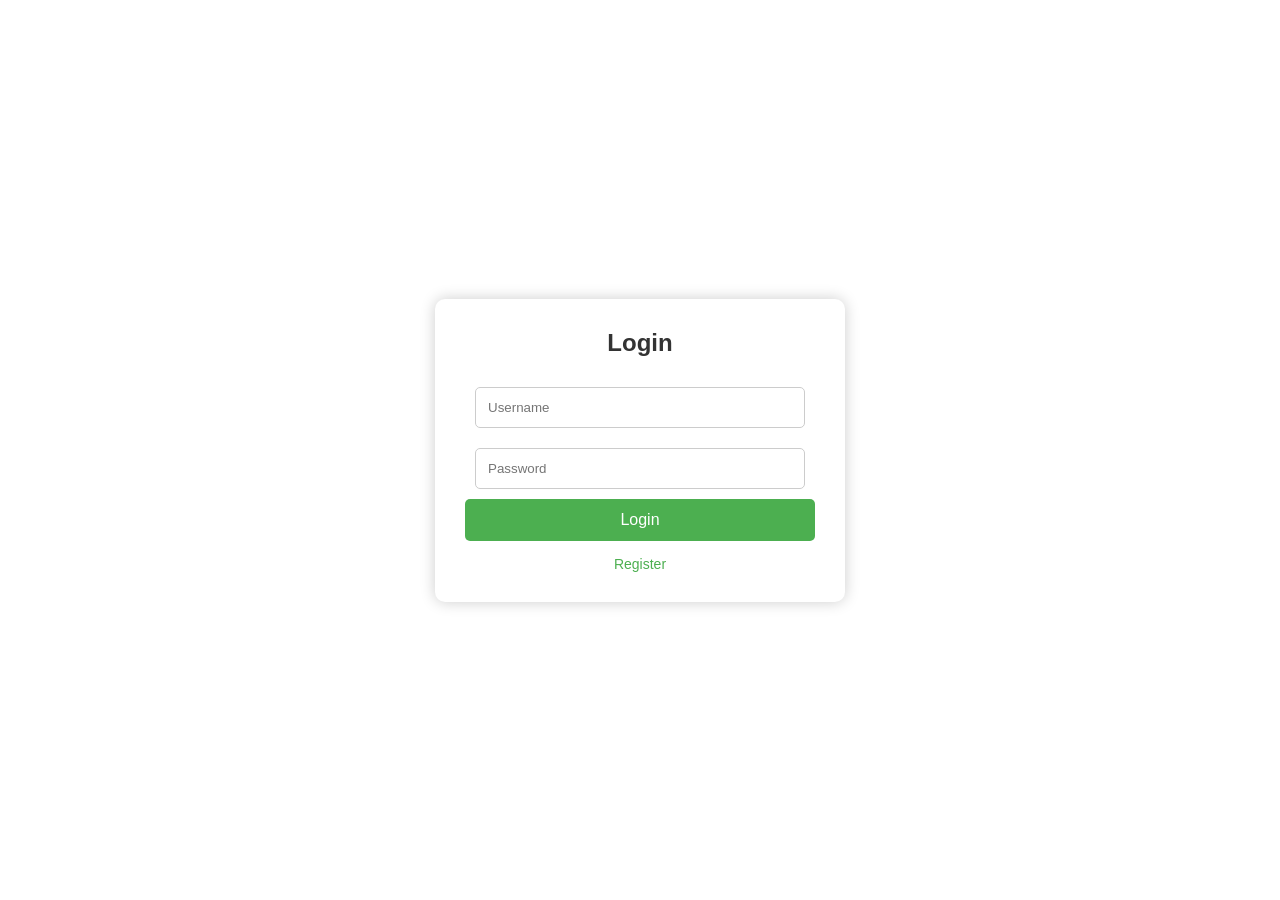
==== index.html @ 35eeae4b "Update index.html" ====
<!DOCTYPE html>
<html lang="en">
<head>
    <meta charset="UTF-8">
    <meta name="viewport" content="width=device-width, initial-scale=1.0">
    <title>Login Page</title>
    <style>
        body {
            font-family: Arial, sans-serif;
                background: url('https://upload-os-bbs.hoyolab.com/upload/2025/02/10/19612479/f354cb655c48b299d5279993a45badb4_5050144494666882077.png?x-oss-process=image%2Fresize%2Cs_1000%2Fauto-orient%2C0%2Finterlace%2C1%2Fformat%2Cwebp%2Fquality%2Cq_70') 
                no-repeat center center fixed;
              background-size: cover;
            display: flex;
            justify-content: center;
            align-items: center;
            height: 100vh;
            margin: 0;
        }
        .login-container {
            background-color: #fff;
            padding: 30px;
            border-radius: 10px;
            box-shadow: 0 0 15px rgba(0, 0, 0, 0.2);
            width: 350px;
        }
        .login-container h2 {
            margin: 0 0 20px;
            text-align: center;
            color: #333;
        }
        .login-container input[type="text"],
        .login-container input[type="password"] {
            width: calc(100% - 20px);
            padding: 12px;
            margin: 10px 10px;
            border: 1px solid #ccc;
            border-radius: 5px;
            box-sizing: border-box;
        }
        .login-container button {
            width: 100%;
            padding: 12px;
            background-color: #4CAF50;
            border: none;
            border-radius: 5px;
            color: white;
            font-size: 16px;
            cursor: pointer;
        }
        .login-container button:hover {
            background-color: #45a049;
        }
        .login-container .register-link {
            display: block;
            text-align: center;
            margin-top: 15px;
            color: #4CAF50;
            text-decoration: none;
            font-size: 14px;
        }
        .login-container .register-link:hover {
            text-decoration: underline;
        }
    </style>
</head>
<body>
    <div class="login-container">
        <h2>Login</h2>
        <form id="loginForm">
            <input type="text" id="username" placeholder="Username" required>
            <input type="password" id="password" placeholder="Password" required>
            <button type="submit">Login</button>
        </form>
        <a href="/register" class="register-link">Register</a>
    </div>
    <script>
        document.getElementById('loginForm').addEventListener('submit', function(event) {
            event.preventDefault();
            const username = document.getElementById('username').value;
            const password = document.getElementById('password').value;
            alert('Invalid username or password');
        });
    </script>
</body>
</html>
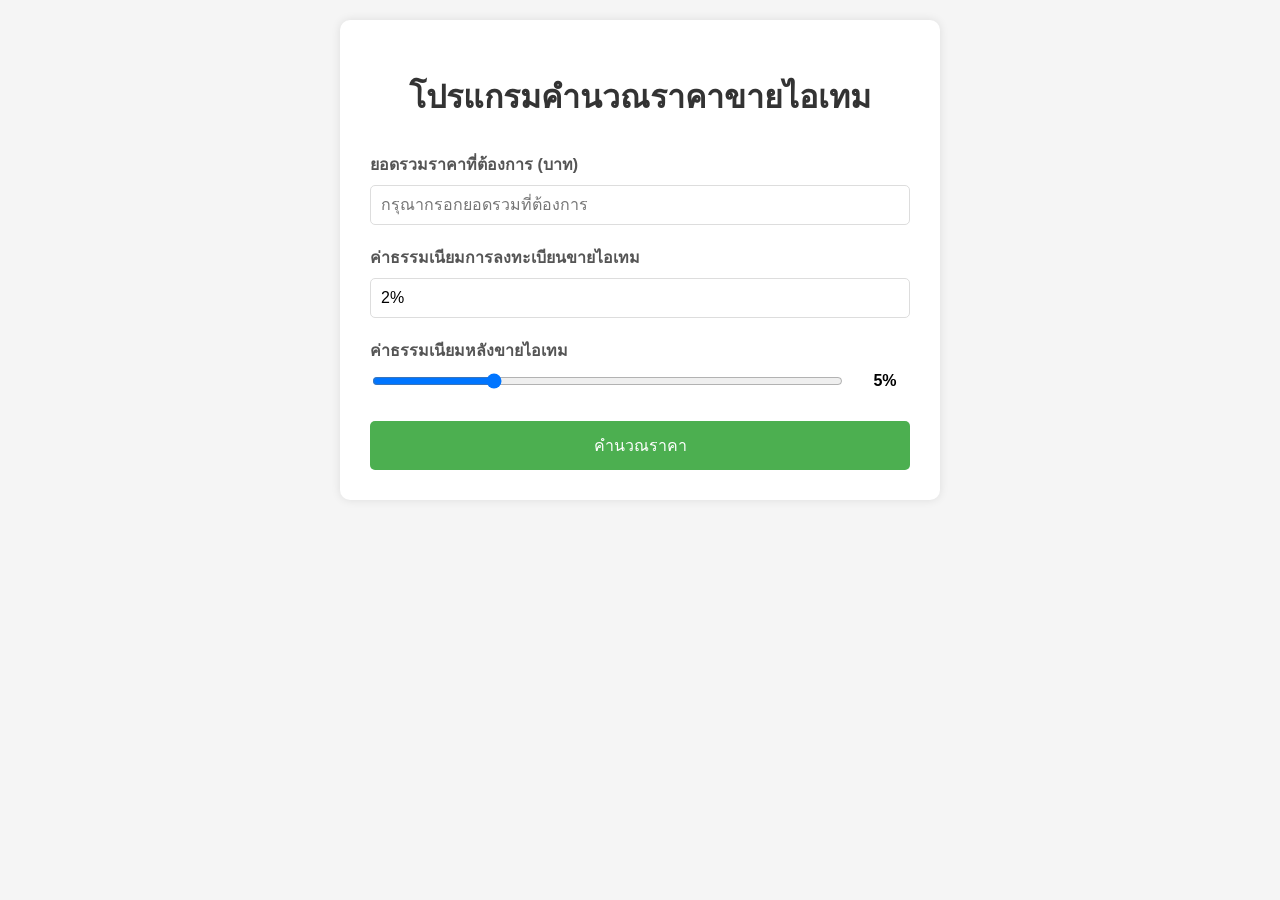
==== commit eab33bda: "Update index.html" ====
--- a/index.html
+++ b/index.html
@@ -1,87 +1,182 @@
 <!DOCTYPE html>
-<html lang="en">
+<html lang="th">
 <head>
     <meta charset="UTF-8">
     <meta name="viewport" content="width=device-width, initial-scale=1.0">
-    <title>Login Page</title>
+    <title>โปรแกรมคำนวณราคาขายไอเทม</title>
     <style>
         body {
-            font-family: Arial, sans-serif;
-                background: url('https://upload-os-bbs.hoyolab.com/upload/2025/02/10/19612479/f354cb655c48b299d5279993a45badb4_5050144494666882077.png?x-oss-process=image%2Fresize%2Cs_1000%2Fauto-orient%2C0%2Finterlace%2C1%2Fformat%2Cwebp%2Fquality%2Cq_70') 
-                no-repeat center center fixed;
-              background-size: cover;
-            display: flex;
-            justify-content: center;
-            align-items: center;
-            height: 100vh;
-            margin: 0;
+            font-family: 'Sarabun', Arial, sans-serif;
+            max-width: 600px;
+            margin: 0 auto;
+            padding: 20px;
+            background-color: #f5f5f5;
         }
-        .login-container {
-            background-color: #fff;
+        .container {
+            background-color: white;
             padding: 30px;
             border-radius: 10px;
-            box-shadow: 0 0 15px rgba(0, 0, 0, 0.2);
-            width: 350px;
+            box-shadow: 0 0 10px rgba(0,0,0,0.1);
         }
-        .login-container h2 {
-            margin: 0 0 20px;
+        h1 {
+            color: #333;
             text-align: center;
-            color: #333;
+            margin-bottom: 30px;
         }
-        .login-container input[type="text"],
-        .login-container input[type="password"] {
-            width: calc(100% - 20px);
-            padding: 12px;
-            margin: 10px 10px;
-            border: 1px solid #ccc;
+        .form-group {
+            margin-bottom: 20px;
+        }
+        label {
+            display: block;
+            margin-bottom: 8px;
+            font-weight: bold;
+            color: #555;
+        }
+        input[type="number"], input[type="text"] {
+            width: 100%;
+            padding: 10px;
+            border: 1px solid #ddd;
             border-radius: 5px;
+            font-size: 16px;
             box-sizing: border-box;
         }
-        .login-container button {
+        .slider-container {
+            display: flex;
+            align-items: center;
+            gap: 15px;
+        }
+        input[type="range"] {
+            flex-grow: 1;
+        }
+        .percentage-value {
+            min-width: 50px;
+            text-align: center;
+            font-weight: bold;
+        }
+        .result {
+            background-color: #e8f4fd;
+            padding: 20px;
+            border-radius: 5px;
+            margin-top: 20px;
+            border-left: 4px solid #2196F3;
+        }
+        .result h3 {
+            margin-top: 0;
+            color: #2196F3;
+        }
+        .calculation {
+            background-color: #f9f9f9;
+            padding: 15px;
+            border-radius: 5px;
+            margin-top: 20px;
+            font-size: 14px;
+            color: #666;
+        }
+        .calculation h4 {
+            margin-top: 0;
+            color: #555;
+        }
+        button {
+            background-color: #4CAF50;
+            color: white;
+            border: none;
+            padding: 12px 20px;
+            border-radius: 5px;
+            cursor: pointer;
+            font-size: 16px;
             width: 100%;
-            padding: 12px;
-            background-color: #4CAF50;
-            border: none;
-            border-radius: 5px;
-            color: white;
-            font-size: 16px;
-            cursor: pointer;
+            margin-top: 10px;
         }
-        .login-container button:hover {
+        button:hover {
             background-color: #45a049;
-        }
-        .login-container .register-link {
-            display: block;
-            text-align: center;
-            margin-top: 15px;
-            color: #4CAF50;
-            text-decoration: none;
-            font-size: 14px;
-        }
-        .login-container .register-link:hover {
-            text-decoration: underline;
         }
     </style>
 </head>
 <body>
-    <div class="login-container">
-        <h2>Login</h2>
-        <form id="loginForm">
-            <input type="text" id="username" placeholder="Username" required>
-            <input type="password" id="password" placeholder="Password" required>
-            <button type="submit">Login</button>
-        </form>
-        <a href="/register" class="register-link">Register</a>
+    <div class="container">
+        <h1>โปรแกรมคำนวณราคาขายไอเทม</h1>
+        
+        <div class="form-group">
+            <label for="targetPrice">ยอดรวมราคาที่ต้องการ (บาท)</label>
+            <input type="number" id="targetPrice" placeholder="กรุณากรอกยอดรวมที่ต้องการ">
+        </div>
+        
+        <div class="form-group">
+            <label>ค่าธรรมเนียมการลงทะเบียนขายไอเทม</label>
+            <input type="text" value="2%" readonly>
+        </div>
+        
+        <div class="form-group">
+            <label for="commissionRate">ค่าธรรมเนียมหลังขายไอเทม</label>
+            <div class="slider-container">
+                <input type="range" id="commissionRate" min="0" max="20" step="0.5" value="5">
+                <span class="percentage-value" id="commissionValue">5%</span>
+            </div>
+        </div>
+        
+        <button id="calculateBtn">คำนวณราคา</button>
+        
+        <div class="result" id="result" style="display: none;">
+            <h3>สรุปผลการคำนวณ</h3>
+            <p>เพื่อให้ได้เงิน <span id="targetResult">0</span> บาท หลังหักค่าธรรมเนียมทั้งหมด</p>
+            <p>คุณต้องตั้งราคาขายที่ <strong><span id="finalPrice">0</span> บาท</strong></p>
+            
+            <div class="calculation">
+                <h4>รายละเอียดการคำนวณ</h4>
+                <p>ราคาขายที่ตั้ง: <span id="calcPrice">0</span> บาท</p>
+                <p>ค่าธรรมเนียมการลงทะเบียน (2%): <span id="calcRegFee">0</span> บาท</p>
+                <p>ค่าธรรมเนียมหลังขาย (<span id="calcCommPercent">0</span>%): <span id="calcCommFee">0</span> บาท</p>
+                <p>ยอดรวมหลังหักค่าธรรมเนียม: <span id="calcNet">0</span> บาท</p>
+            </div>
+        </div>
     </div>
+
     <script>
-        document.getElementById('loginForm').addEventListener('submit', function(event) {
-            event.preventDefault();
-            const username = document.getElementById('username').value;
-            const password = document.getElementById('password').value;
-            alert('Invalid username or password');
+        document.addEventListener('DOMContentLoaded', function() {
+            const commissionRate = document.getElementById('commissionRate');
+            const commissionValue = document.getElementById('commissionValue');
+            const targetPrice = document.getElementById('targetPrice');
+            const calculateBtn = document.getElementById('calculateBtn');
+            const result = document.getElementById('result');
+            
+            // อัพเดทค่า % เมื่อเลื่อน slider
+            commissionRate.addEventListener('input', function() {
+                commissionValue.textContent = this.value + '%';
+            });
+            
+            // คำนวณเมื่อกดปุ่ม
+            calculateBtn.addEventListener('click', function() {
+                const target = parseFloat(targetPrice.value);
+                
+                if (isNaN(target) || target <= 0) {
+                    alert('กรุณากรอกยอดรวมที่ต้องการเป็นตัวเลขที่มากกว่า 0');
+                    return;
+                }
+                
+                const commissionPercent = parseFloat(commissionRate.value) / 100;
+                const registrationFeePercent = 0.02; // 2%
+                
+                // คำนวณราคาที่ต้องตั้ง
+                // ราคาขาย = ราคาที่ต้องการ / (1 - (registrationFeePercent + commissionPercent))
+                const sellingPrice = target / (1 - (registrationFeePercent + commissionPercent));
+                
+                // คำนวณค่าธรรมเนียม
+                const registrationFee = sellingPrice * registrationFeePercent;
+                const commissionFee = sellingPrice * commissionPercent;
+                const netAmount = sellingPrice - registrationFee - commissionFee;
+                
+                // แสดงผล
+                document.getElementById('targetResult').textContent = target.toFixed(2);
+                document.getElementById('finalPrice').textContent = sellingPrice.toFixed(2);
+                document.getElementById('calcPrice').textContent = sellingPrice.toFixed(2);
+                document.getElementById('calcRegFee').textContent = registrationFee.toFixed(2);
+                document.getElementById('calcCommPercent').textContent = commissionRate.value;
+                document.getElementById('calcCommFee').textContent = commissionFee.toFixed(2);
+                document.getElementById('calcNet').textContent = netAmount.toFixed(2);
+                
+                result.style.display = 'block';
+            });
         });
     </script>
 </body>
 </html>
-
-
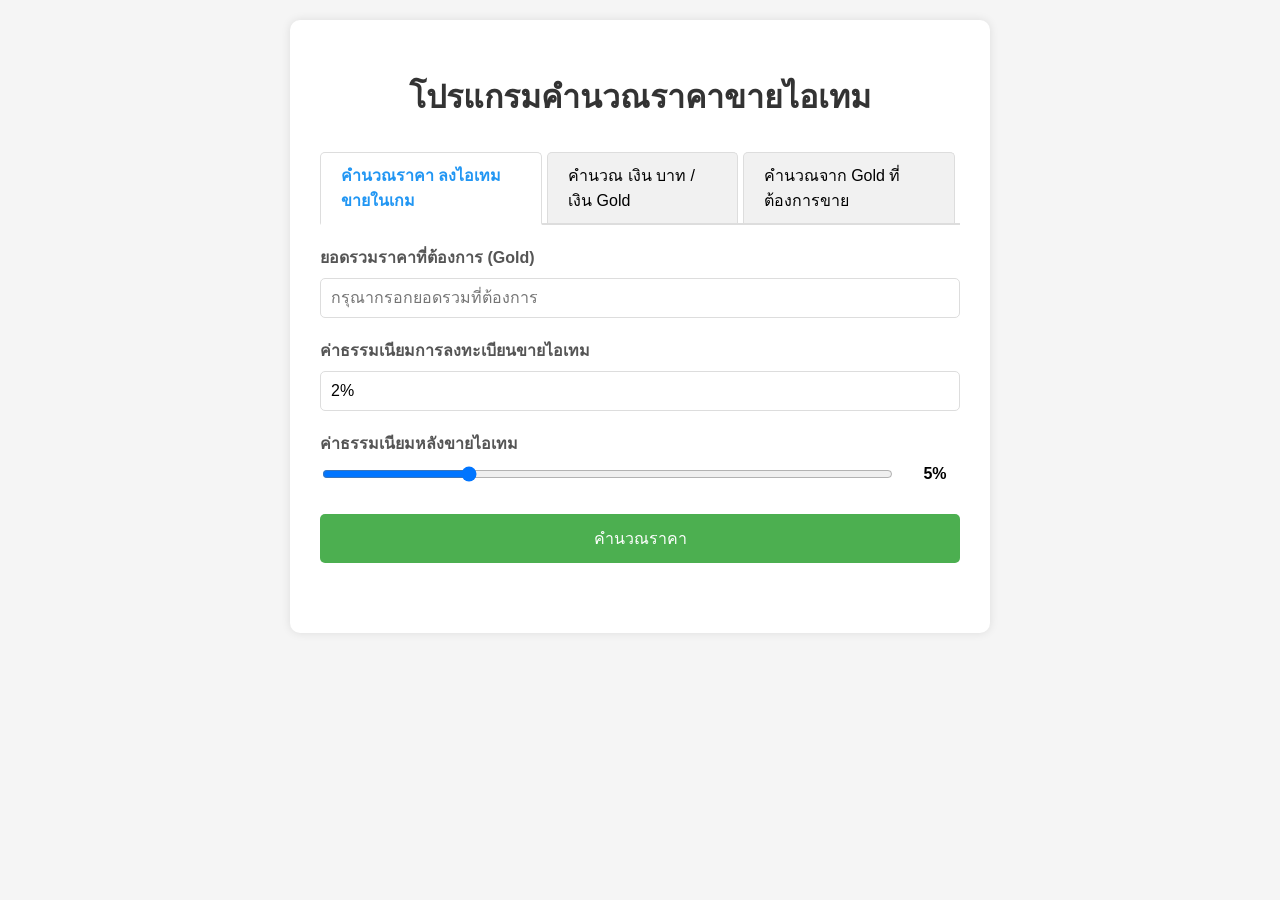
==== commit 0634745f: "Update index.html" ====
--- a/index.html
+++ b/index.html
@@ -3,11 +3,11 @@
 <head>
     <meta charset="UTF-8">
     <meta name="viewport" content="width=device-width, initial-scale=1.0">
-    <title>โปรแกรมคำนวณราคาขายไอเทม</title>
+    <title>โปรแกรมคำนวณราคาขายไอเทม Ghost Soul M</title>
     <style>
         body {
             font-family: 'Sarabun', Arial, sans-serif;
-            max-width: 600px;
+            max-width: 700px;
             margin: 0 auto;
             padding: 20px;
             background-color: #f5f5f5;
@@ -23,6 +23,36 @@
             text-align: center;
             margin-bottom: 30px;
         }
+        .tab-container {
+            margin-bottom: 20px;
+        }
+        .tabs {
+            display: flex;
+            border-bottom: 2px solid #ddd;
+        }
+        .tab {
+            padding: 10px 20px;
+            cursor: pointer;
+            background-color: #f1f1f1;
+            border: 1px solid #ddd;
+            border-bottom: none;
+            border-radius: 5px 5px 0 0;
+            margin-right: 5px;
+        }
+        .tab.active {
+            background-color: white;
+            border-bottom: 2px solid white;
+            margin-bottom: -2px;
+            font-weight: bold;
+            color: #2196F3;
+        }
+        .tab-content {
+            display: none;
+            padding: 20px 0;
+        }
+        .tab-content.active {
+            display: block;
+        }
         .form-group {
             margin-bottom: 20px;
         }
@@ -89,6 +119,53 @@
         }
         button:hover {
             background-color: #45a049;
+        }
+        .exchange-rate {
+            background-color: #fff3cd;
+            padding: 15px;
+            border-radius: 5px;
+            margin-bottom: 20px;
+            border-left: 4px solid #ffc107;
+        }
+        .gold-result {
+            background-color: #d4edda;
+            padding: 15px;
+            border-radius: 5px;
+            margin-top: 15px;
+            border-left: 4px solid #28a745;
+        }
+        .gold-number {
+            font-size: 1.2em;
+            font-weight: bold;
+            color: #2c5f2d;
+        }
+        .unit {
+            font-size: 0.9em;
+            color: #666;
+            margin-left: 5px;
+        }
+        .input-group {
+            display: flex;
+            align-items: center;
+            gap: 10px;
+        }
+        .input-group input {
+            flex: 1;
+        }
+        .input-group span {
+            white-space: nowrap;
+        }
+        .note {
+            font-size: 0.85em;
+            color: #666;
+            margin-top: 5px;
+        }
+        .exchange-info {
+            background-color: #e7f3ff;
+            padding: 10px;
+            border-radius: 5px;
+            margin-bottom: 15px;
+            border-left: 4px solid #2196F3;
         }
     </style>
 </head>
@@ -96,55 +173,214 @@
     <div class="container">
         <h1>โปรแกรมคำนวณราคาขายไอเทม</h1>
         
-        <div class="form-group">
-            <label for="targetPrice">ยอดรวมราคาที่ต้องการ (บาท)</label>
-            <input type="number" id="targetPrice" placeholder="กรุณากรอกยอดรวมที่ต้องการ">
-        </div>
-        
-        <div class="form-group">
-            <label>ค่าธรรมเนียมการลงทะเบียนขายไอเทม</label>
-            <input type="text" value="2%" readonly>
-        </div>
-        
-        <div class="form-group">
-            <label for="commissionRate">ค่าธรรมเนียมหลังขายไอเทม</label>
-            <div class="slider-container">
-                <input type="range" id="commissionRate" min="0" max="20" step="0.5" value="5">
-                <span class="percentage-value" id="commissionValue">5%</span>
+        <div class="tab-container">
+            <div class="tabs">
+                <div class="tab active" data-tab="tab1">คำนวณราคา ลงไอเทมขายในเกม</div>
+                <div class="tab" data-tab="tab2">คำนวณ เงิน บาท / เงิน Gold</div>
+                <div class="tab" data-tab="tab3">คำนวณจาก Gold ที่ต้องการขาย</div>
             </div>
-        </div>
-        
-        <button id="calculateBtn">คำนวณราคา</button>
-        
-        <div class="result" id="result" style="display: none;">
-            <h3>สรุปผลการคำนวณ</h3>
-            <p>เพื่อให้ได้เงิน <span id="targetResult">0</span> บาท หลังหักค่าธรรมเนียมทั้งหมด</p>
-            <p>คุณต้องตั้งราคาขายที่ <strong><span id="finalPrice">0</span> บาท</strong></p>
-            
-            <div class="calculation">
-                <h4>รายละเอียดการคำนวณ</h4>
-                <p>ราคาขายที่ตั้ง: <span id="calcPrice">0</span> บาท</p>
-                <p>ค่าธรรมเนียมการลงทะเบียน (2%): <span id="calcRegFee">0</span> บาท</p>
-                <p>ค่าธรรมเนียมหลังขาย (<span id="calcCommPercent">0</span>%): <span id="calcCommFee">0</span> บาท</p>
-                <p>ยอดรวมหลังหักค่าธรรมเนียม: <span id="calcNet">0</span> บาท</p>
+            
+            <!-- แท็บ 1: คำนวณจากเงินบาท -->
+            <div id="tab1" class="tab-content active">
+                <div class="form-group">
+                    <label for="targetPrice">ยอดรวมราคาที่ต้องการ (Gold)</label>
+                    <input type="number" id="targetPrice" placeholder="กรุณากรอกยอดรวมที่ต้องการ">
+                </div>
+                
+                <div class="form-group">
+                    <label>ค่าธรรมเนียมการลงทะเบียนขายไอเทม</label>
+                    <input type="text" value="2%" readonly>
+                </div>
+                
+                <div class="form-group">
+                    <label for="commissionRate">ค่าธรรมเนียมหลังขายไอเทม</label>
+                    <div class="slider-container">
+                        <input type="range" id="commissionRate" min="0" max="20" step="0.5" value="5">
+                        <span class="percentage-value" id="commissionValue">5%</span>
+                    </div>
+                </div>
+                
+                <button id="calculateBtn">คำนวณราคา</button>
+                
+                <div class="result" id="result" style="display: none;">
+                    <h3>สรุปผลการคำนวณ</h3>
+                    <p>เพื่อให้ได้เงิน <span id="targetResult">0</span> Gold หลังหักค่าธรรมเนียมทั้งหมด</p>
+                    <p>คุณต้องตั้งราคาขายที่ <strong><span id="finalPrice">0</span> Gold</strong></p>
+                    
+                    <div class="calculation">
+                        <h4>รายละเอียดการคำนวณ</h4>
+                        <p>ราคาขายที่ตั้ง: <span id="calcPrice">0</span> Gold</p>
+                        <p>ค่าธรรมเนียมการลงทะเบียน (2%): <span id="calcRegFee">0</span> Gold</p>
+                        <p>ค่าธรรมเนียมหลังขาย (<span id="calcCommPercent">0</span>%): <span id="calcCommFee">0</span> Gold</p>
+                        <p>ยอดรวมหลังหักค่าธรรมเนียม: <span id="calcNet">0</span> Gold</p>
+                    </div>
+                </div>
+            </div>
+            
+            <!-- แท็บ 2: คำนวณจากเงินที่ลูกค้าจ่าย -->
+            <div id="tab2" class="tab-content">
+                <div class="exchange-rate">
+                    <h3>อัตราแลกเปลี่ยน Gold</h3>
+                    <div class="form-group">
+                        <label for="goldRate">1M Gold = กี่บาท</label>
+                        <div class="input-group">
+                            <input type="number" id="goldRate" value="25" step="0.01" min="0.01">
+                            <span>บาท</span>
+                        </div>
+                        <div class="note">หมายเหตุ: 1M Gold = 1,000,000 Gold</div>
+                    </div>
+                </div>
+                
+                <div class="form-group">
+                    <label for="customerMoney">ลูกค้าจ่ายเงินมา (บาท)</label>
+                    <div class="input-group">
+                        <input type="number" id="customerMoney" placeholder="กรุณากรอกจำนวนเงินที่ลูกค้าจ่าย">
+                        <span>บาท</span>
+                    </div>
+                </div>
+                
+                <div class="form-group">
+                    <label>ค่าธรรมเนียมการลงทะเบียนขายไอเทม</label>
+                    <input type="text" value="2%" readonly>
+                </div>
+                
+                <div class="form-group">
+                    <label for="commissionRate2">ค่าธรรมเนียมหลังขายไอเทม</label>
+                    <div class="slider-container">
+                        <input type="range" id="commissionRate2" min="0" max="20" step="0.5" value="5">
+                        <span class="percentage-value" id="commissionValue2">5%</span>
+                    </div>
+                </div>
+                
+                <button id="calculateGoldBtn">คำนวณราคา</button>
+                
+                <div class="result" id="resultGold" style="display: none;">
+                    <h3>สรุปผลการคำนวณ</h3>
+                    <div class="gold-result">
+                        <p>ลูกค้าจ่ายเงินมา: <span class="gold-number" id="customerMoneyResult">0</span> บาท</p>
+                        <p>ลูกค้าควรได้: <span class="gold-number" id="customerGetsGold">0</span> Gold</p>
+                    </div>
+                    <p>เพื่อให้ลูกค้าได้ Gold ตามจำนวนด้านบน</p>
+                    <p>คุณต้องตั้งราคาขายที่ <strong><span class="gold-number" id="finalPriceGold">0</span> Gold</strong></p>
+                    
+                    <div class="calculation">
+                        <h4>รายละเอียดการคำนวณในเกม</h4>
+                        <p>ราคาขายที่ตั้ง: <span class="gold-number" id="calcPriceGold">0</span> Gold</p>
+                        <p>ค่าธรรมเนียมการลงทะเบียน (2%): <span class="gold-number" id="calcRegFeeGold">0</span> Gold</p>
+                        <p>ค่าธรรมเนียมหลังขาย (<span id="calcCommPercentGold">0</span>%): <span class="gold-number" id="calcCommFeeGold">0</span> Gold</p>
+                        <p>ลูกค้าได้รับ: <span class="gold-number" id="calcNetGold">0</span> Gold</p>
+                    </div>
+                </div>
+            </div>
+
+            <!-- แท็บ 3: คำนวณจาก Gold ที่ต้องการขาย -->
+            <div id="tab3" class="tab-content">
+                <div class="exchange-rate">
+                    <h3>อัตราแลกเปลี่ยน Gold</h3>
+                    <div class="form-group">
+                        <label for="goldRate3">1M Gold = กี่บาท</label>
+                        <div class="input-group">
+                            <input type="number" id="goldRate3" value="25" step="0.01" min="0.01">
+                            <span>บาท</span>
+                        </div>
+                        <div class="note">หมายเหตุ: 1M Gold = 1,000,000 Gold</div>
+                    </div>
+                </div>
+                
+                <div class="form-group">
+                    <label for="targetGoldAmount">มี Gold ต้องการขาย</label>
+                    <div class="input-group">
+                        <input type="number" id="targetGoldAmount" placeholder="กรุณากรอกจำนวน Gold ที่ต้องการขาย">
+                        <span>Gold</span>
+                    </div>
+                    <small>ตัวอย่าง: 6000000 สำหรับ 6,000,000 Gold</small>
+                </div>
+                
+                <div class="form-group">
+                    <label>ค่าธรรมเนียมการลงทะเบียนขายไอเทม</label>
+                    <input type="text" value="2%" readonly>
+                </div>
+                
+                <div class="form-group">
+                    <label for="commissionRate3">ค่าธรรมเนียมหลังขายไอเทม</label>
+                    <div class="slider-container">
+                        <input type="range" id="commissionRate3" min="0" max="20" step="0.5" value="5">
+                        <span class="percentage-value" id="commissionValue3">5%</span>
+                    </div>
+                </div>
+                
+                <button id="calculateGoldSellBtn">คำนวณราคา</button>
+                
+                <div class="result" id="resultGoldSell" style="display: none;">
+                    <h3>สรุปผลการคำนวณ</h3>
+                    
+                    <!-- เพิ่มส่วนแสดงอัตราแลกเปลี่ยนตรงนี้ -->
+                    <div class="exchange-info">
+                        <p><strong>อัตราแลกเปลี่ยน: 1M Gold = <span id="displayExchangeRate">25</span> บาท</strong></p>
+                    </div>
+                    
+                    <div class="gold-result">
+                        <p>มี Gold ต้องการขาย: <span class="gold-number" id="targetGoldAmountResult">0</span> Gold</p>
+                        <p>เท่ากับ <span id="goldToBahtResult">0</span> บาท (ตามอัตราแลกเปลี่ยน)</p>
+                    </div>
+                    <p>เพื่อให้ได้ <span class="gold-number" id="targetGoldFinal3">0</span> Gold หลังหักค่าธรรมเนียมทั้งหมด</p>
+                    <p>คุณต้องตั้งราคาขายที่ <strong><span class="gold-number" id="finalPriceGold3">0</span> Gold</strong></p>
+                    
+                    <div class="calculation">
+                        <h4>รายละเอียดการคำนวณในเกม</h4>
+                        <p>ราคาขายที่ตั้ง: <span class="gold-number" id="calcPriceGold3">0</span> Gold</p>
+                        <p>ค่าธรรมเนียมการลงทะเบียน (2%): <span class="gold-number" id="calcRegFeeGold3">0</span> Gold</p>
+                        <p>ค่าธรรมเนียมหลังขาย (<span id="calcCommPercentGold3">0</span>%): <span class="gold-number" id="calcCommFeeGold3">0</span> Gold</p>
+                        <p>ยอดรวมหลังหักค่าธรรมเนียม: <span class="gold-number" id="calcNetGold3">0</span> Gold</p>
+                    </div>
+
+                    <div class="calculation">
+                        <h4>รายละเอียดการคำนวณเป็นเงินบาท</h4>
+                        <p>มูลค่ารวม: <span id="totalValueBaht">0</span> บาท</p>
+                        <p>ยอดสุทธิที่ได้รับ: <span id="netAmountBaht">0</span> บาท</p>
+                    </div>
+                </div>
             </div>
         </div>
     </div>
 
     <script>
         document.addEventListener('DOMContentLoaded', function() {
+            function formatNumber(num) {
+                return Math.round(num).toLocaleString('en-US');
+            }
+
+            function formatCurrency(num) {
+                return num.toLocaleString('en-US', {
+                    minimumFractionDigits: 2,
+                    maximumFractionDigits: 2
+                });
+            }
+
+            const tabs = document.querySelectorAll('.tab');
+            tabs.forEach(tab => {
+                tab.addEventListener('click', function() {
+                    tabs.forEach(t => t.classList.remove('active'));
+                    this.classList.add('active');
+                
+                    document.querySelectorAll('.tab-content').forEach(content => {
+                        content.classList.remove('active');
+                    });
+                    const tabId = this.getAttribute('data-tab');
+                    document.getElementById(tabId).classList.add('active');
+                });
+            });
+            
             const commissionRate = document.getElementById('commissionRate');
             const commissionValue = document.getElementById('commissionValue');
             const targetPrice = document.getElementById('targetPrice');
             const calculateBtn = document.getElementById('calculateBtn');
             const result = document.getElementById('result');
             
-            // อัพเดทค่า % เมื่อเลื่อน slider
             commissionRate.addEventListener('input', function() {
                 commissionValue.textContent = this.value + '%';
             });
-            
-            // คำนวณเมื่อกดปุ่ม
+
             calculateBtn.addEventListener('click', function() {
                 const target = parseFloat(targetPrice.value);
                 
@@ -152,29 +388,134 @@
                     alert('กรุณากรอกยอดรวมที่ต้องการเป็นตัวเลขที่มากกว่า 0');
                     return;
                 }
-                
+
                 const commissionPercent = parseFloat(commissionRate.value) / 100;
-                const registrationFeePercent = 0.02; // 2%
-                
-                // คำนวณราคาที่ต้องตั้ง
-                // ราคาขาย = ราคาที่ต้องการ / (1 - (registrationFeePercent + commissionPercent))
+                const registrationFeePercent = 0.02;
                 const sellingPrice = target / (1 - (registrationFeePercent + commissionPercent));
-                
-                // คำนวณค่าธรรมเนียม
                 const registrationFee = sellingPrice * registrationFeePercent;
                 const commissionFee = sellingPrice * commissionPercent;
                 const netAmount = sellingPrice - registrationFee - commissionFee;
                 
-                // แสดงผล
-                document.getElementById('targetResult').textContent = target.toFixed(2);
-                document.getElementById('finalPrice').textContent = sellingPrice.toFixed(2);
-                document.getElementById('calcPrice').textContent = sellingPrice.toFixed(2);
-                document.getElementById('calcRegFee').textContent = registrationFee.toFixed(2);
+                document.getElementById('targetResult').textContent = formatNumber(target);
+                document.getElementById('finalPrice').textContent = formatNumber(sellingPrice);
+                document.getElementById('calcPrice').textContent = formatNumber(sellingPrice);
+                document.getElementById('calcRegFee').textContent = formatNumber(registrationFee);
                 document.getElementById('calcCommPercent').textContent = commissionRate.value;
-                document.getElementById('calcCommFee').textContent = commissionFee.toFixed(2);
-                document.getElementById('calcNet').textContent = netAmount.toFixed(2);
-                
+                document.getElementById('calcCommFee').textContent = formatNumber(commissionFee);
+                document.getElementById('calcNet').textContent = formatNumber(netAmount);              
                 result.style.display = 'block';
+            });
+            
+
+            const commissionRate2 = document.getElementById('commissionRate2');
+            const commissionValue2 = document.getElementById('commissionValue2');
+            const goldRate = document.getElementById('goldRate');
+            const customerMoneyInput = document.getElementById('customerMoney');
+            const calculateGoldBtn = document.getElementById('calculateGoldBtn');
+            const resultGold = document.getElementById('resultGold');
+            
+            commissionRate2.addEventListener('input', function() {
+                commissionValue2.textContent = this.value + '%';
+            });
+
+            calculateGoldBtn.addEventListener('click', function() {
+                const customerMoney = parseFloat(customerMoneyInput.value);
+                const ratePerM = parseFloat(goldRate.value);
+                
+                if (isNaN(customerMoney) || customerMoney <= 0) {
+                    alert('กรุณากรอกจำนวนเงินที่ลูกค้าจ่ายเป็นตัวเลขที่มากกว่า 0');
+                    return;
+                }
+                
+                if (isNaN(ratePerM) || ratePerM <= 0) {
+                    alert('กรุณากรอกอัตราแลกเปลี่ยนเป็นตัวเลขที่มากกว่า 0');
+                    return;
+                }
+
+                const goldPerBaht = 1000000 / ratePerM;
+                const customerShouldGetGold = customerMoney * goldPerBaht;
+                
+                const commissionPercent = parseFloat(commissionRate2.value) / 100;
+                const registrationFeePercent = 0.02;
+                
+                const sellingPriceGold = customerShouldGetGold / (1 - (registrationFeePercent + commissionPercent));
+                const registrationFeeGold = sellingPriceGold * registrationFeePercent;
+                const commissionFeeGold = sellingPriceGold * commissionPercent;
+                const netAmountGold = sellingPriceGold - registrationFeeGold - commissionFeeGold;
+                
+                document.getElementById('customerMoneyResult').textContent = formatCurrency(customerMoney);
+                document.getElementById('customerGetsGold').textContent = formatNumber(customerShouldGetGold);
+                document.getElementById('finalPriceGold').textContent = formatNumber(sellingPriceGold);
+                
+                document.getElementById('calcPriceGold').textContent = formatNumber(sellingPriceGold);
+                document.getElementById('calcRegFeeGold').textContent = formatNumber(registrationFeeGold);
+                document.getElementById('calcCommPercentGold').textContent = commissionRate2.value;
+                document.getElementById('calcCommFeeGold').textContent = formatNumber(commissionFeeGold);
+                document.getElementById('calcNetGold').textContent = formatNumber(netAmountGold);
+                
+                resultGold.style.display = 'block';
+            });
+
+
+            const commissionRate3 = document.getElementById('commissionRate3');
+            const commissionValue3 = document.getElementById('commissionValue3');
+            const goldRate3 = document.getElementById('goldRate3');
+            const targetGoldAmount = document.getElementById('targetGoldAmount');
+            const calculateGoldSellBtn = document.getElementById('calculateGoldSellBtn');
+            const resultGoldSell = document.getElementById('resultGoldSell');
+            
+            commissionRate3.addEventListener('input', function() {
+                commissionValue3.textContent = this.value + '%';
+            });
+
+            calculateGoldSellBtn.addEventListener('click', function() {
+                const targetGold = parseFloat(targetGoldAmount.value); 
+                const ratePerM = parseFloat(goldRate3.value); 
+                
+                if (isNaN(targetGold) || targetGold <= 0) {
+                    alert('กรุณากรอกจำนวน Gold ที่ต้องการขายเป็นตัวเลขที่มากกว่า 0');
+                    return;
+                }
+                
+                if (isNaN(ratePerM) || ratePerM <= 0) {
+                    alert('กรุณากรอกอัตราแลกเปลี่ยนเป็นตัวเลขที่มากกว่า 0');
+                    return;
+                }
+
+
+                document.getElementById('displayExchangeRate').textContent = formatCurrency(ratePerM);
+
+
+                const targetGoldM = targetGold / 1000000;
+                const totalValueBaht = targetGoldM * ratePerM;
+                
+
+                const commissionPercent = parseFloat(commissionRate3.value) / 100;
+                const registrationFeePercent = 0.02;
+
+                const sellingPriceGold = targetGold / (1 - (registrationFeePercent + commissionPercent));
+                const registrationFeeGold = sellingPriceGold * registrationFeePercent;
+                const commissionFeeGold = sellingPriceGold * commissionPercent;
+                const netAmountGold = sellingPriceGold - registrationFeeGold - commissionFeeGold;
+                
+
+                document.getElementById('targetGoldAmountResult').textContent = formatNumber(targetGold);
+                document.getElementById('goldToBahtResult').textContent = formatCurrency(totalValueBaht);
+                document.getElementById('targetGoldFinal3').textContent = formatNumber(targetGold);
+                document.getElementById('finalPriceGold3').textContent = formatNumber(sellingPriceGold);
+                
+
+                document.getElementById('calcPriceGold3').textContent = formatNumber(sellingPriceGold);
+                document.getElementById('calcRegFeeGold3').textContent = formatNumber(registrationFeeGold);
+                document.getElementById('calcCommPercentGold3').textContent = commissionRate3.value;
+                document.getElementById('calcCommFeeGold3').textContent = formatNumber(commissionFeeGold);
+                document.getElementById('calcNetGold3').textContent = formatNumber(netAmountGold);
+                
+
+                document.getElementById('totalValueBaht').textContent = formatCurrency(totalValueBaht);
+                document.getElementById('netAmountBaht').textContent = formatCurrency(totalValueBaht);
+                
+                resultGoldSell.style.display = 'block';
             });
         });
     </script>
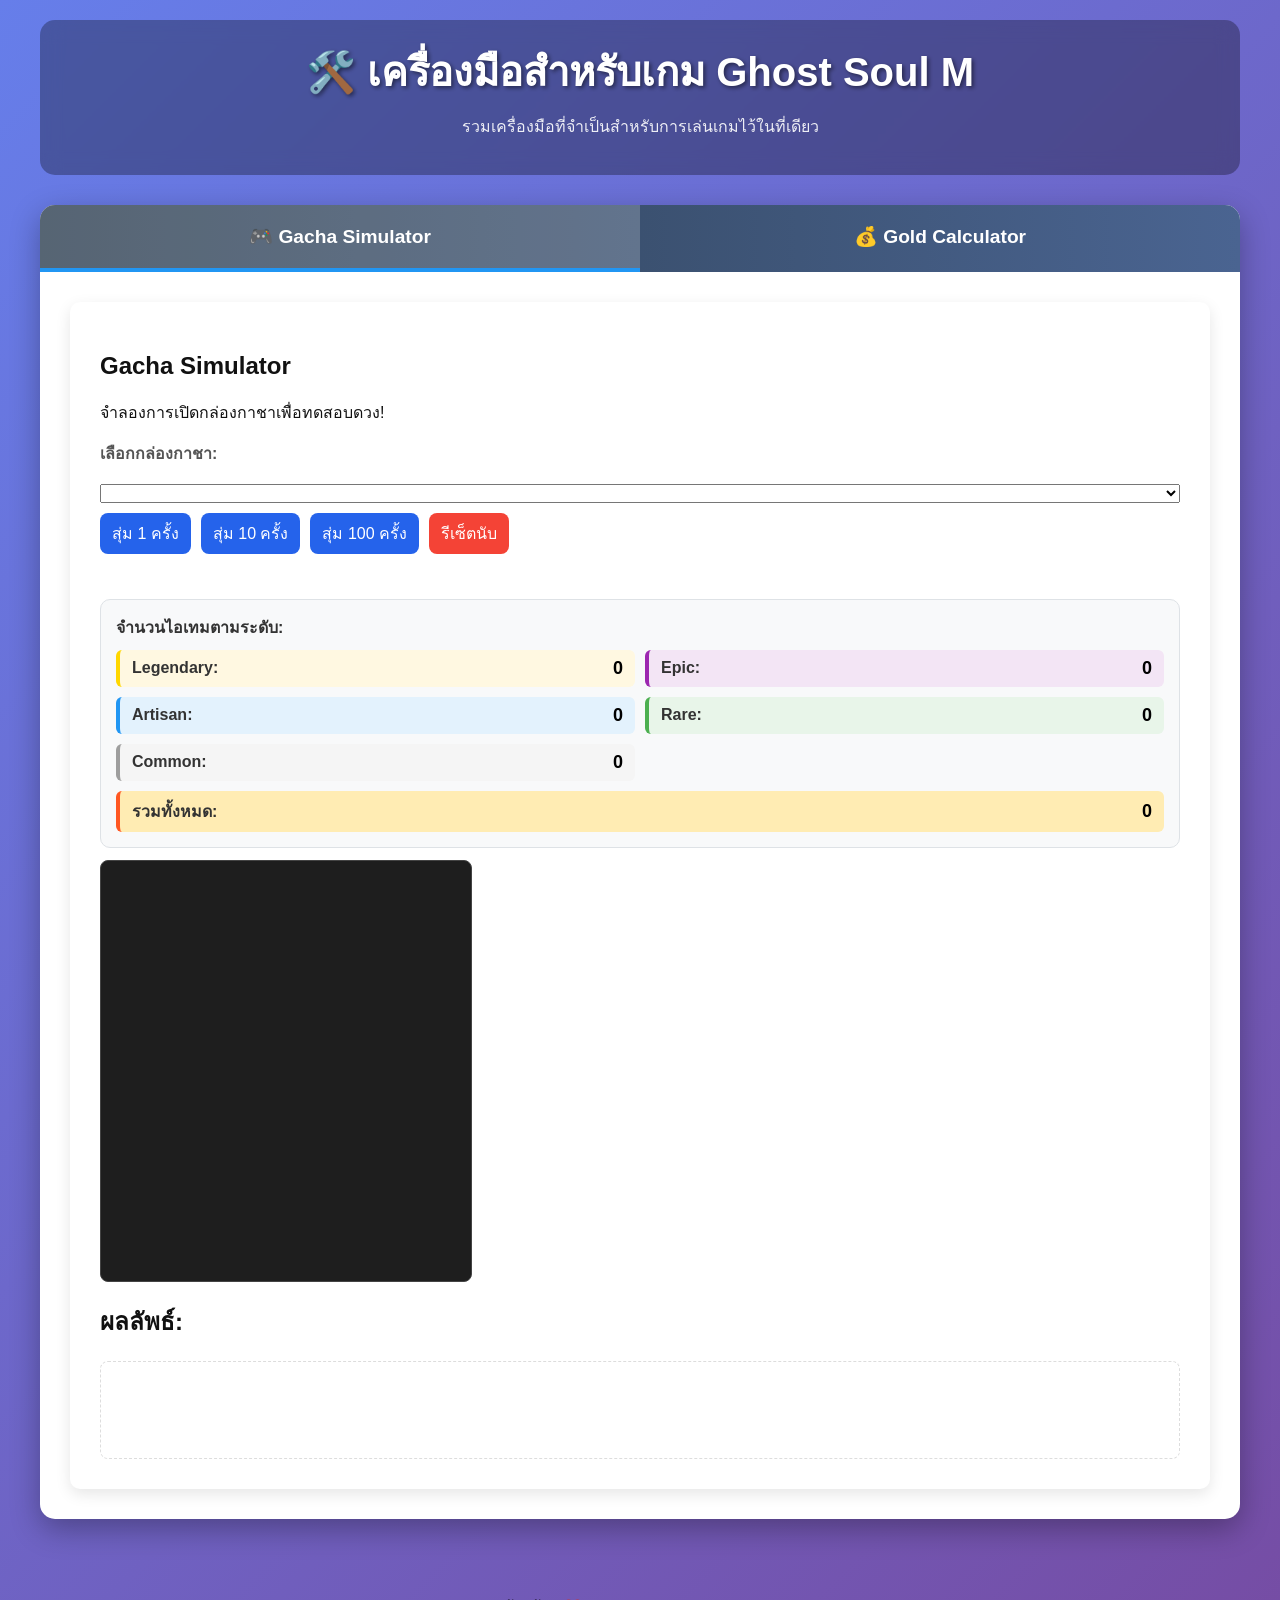
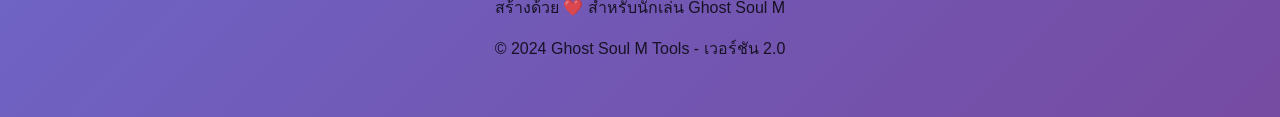
==== commit f123e160: "Add files via upload" ====
--- a/index.html
+++ b/index.html
@@ -1,523 +1,624 @@
-<!DOCTYPE html>
-<html lang="th">
-<head>
-    <meta charset="UTF-8">
-    <meta name="viewport" content="width=device-width, initial-scale=1.0">
-    <title>โปรแกรมคำนวณราคาขายไอเทม Ghost Soul M</title>
-    <style>
-        body {
-            font-family: 'Sarabun', Arial, sans-serif;
-            max-width: 700px;
-            margin: 0 auto;
-            padding: 20px;
-            background-color: #f5f5f5;
-        }
-        .container {
-            background-color: white;
-            padding: 30px;
-            border-radius: 10px;
-            box-shadow: 0 0 10px rgba(0,0,0,0.1);
-        }
-        h1 {
-            color: #333;
-            text-align: center;
-            margin-bottom: 30px;
-        }
-        .tab-container {
-            margin-bottom: 20px;
-        }
-        .tabs {
-            display: flex;
-            border-bottom: 2px solid #ddd;
-        }
-        .tab {
-            padding: 10px 20px;
-            cursor: pointer;
-            background-color: #f1f1f1;
-            border: 1px solid #ddd;
-            border-bottom: none;
-            border-radius: 5px 5px 0 0;
-            margin-right: 5px;
-        }
-        .tab.active {
-            background-color: white;
-            border-bottom: 2px solid white;
-            margin-bottom: -2px;
-            font-weight: bold;
-            color: #2196F3;
-        }
-        .tab-content {
-            display: none;
-            padding: 20px 0;
-        }
-        .tab-content.active {
-            display: block;
-        }
-        .form-group {
-            margin-bottom: 20px;
-        }
-        label {
-            display: block;
-            margin-bottom: 8px;
-            font-weight: bold;
-            color: #555;
-        }
-        input[type="number"], input[type="text"] {
-            width: 100%;
-            padding: 10px;
-            border: 1px solid #ddd;
-            border-radius: 5px;
-            font-size: 16px;
-            box-sizing: border-box;
-        }
-        .slider-container {
-            display: flex;
-            align-items: center;
-            gap: 15px;
-        }
-        input[type="range"] {
-            flex-grow: 1;
-        }
-        .percentage-value {
-            min-width: 50px;
-            text-align: center;
-            font-weight: bold;
-        }
-        .result {
-            background-color: #e8f4fd;
-            padding: 20px;
-            border-radius: 5px;
-            margin-top: 20px;
-            border-left: 4px solid #2196F3;
-        }
-        .result h3 {
-            margin-top: 0;
-            color: #2196F3;
-        }
-        .calculation {
-            background-color: #f9f9f9;
-            padding: 15px;
-            border-radius: 5px;
-            margin-top: 20px;
-            font-size: 14px;
-            color: #666;
-        }
-        .calculation h4 {
-            margin-top: 0;
-            color: #555;
-        }
-        button {
-            background-color: #4CAF50;
-            color: white;
-            border: none;
-            padding: 12px 20px;
-            border-radius: 5px;
-            cursor: pointer;
-            font-size: 16px;
-            width: 100%;
-            margin-top: 10px;
-        }
-        button:hover {
-            background-color: #45a049;
-        }
-        .exchange-rate {
-            background-color: #fff3cd;
-            padding: 15px;
-            border-radius: 5px;
-            margin-bottom: 20px;
-            border-left: 4px solid #ffc107;
-        }
-        .gold-result {
-            background-color: #d4edda;
-            padding: 15px;
-            border-radius: 5px;
-            margin-top: 15px;
-            border-left: 4px solid #28a745;
-        }
-        .gold-number {
-            font-size: 1.2em;
-            font-weight: bold;
-            color: #2c5f2d;
-        }
-        .unit {
-            font-size: 0.9em;
-            color: #666;
-            margin-left: 5px;
-        }
-        .input-group {
-            display: flex;
-            align-items: center;
-            gap: 10px;
-        }
-        .input-group input {
-            flex: 1;
-        }
-        .input-group span {
-            white-space: nowrap;
-        }
-        .note {
-            font-size: 0.85em;
-            color: #666;
-            margin-top: 5px;
-        }
-        .exchange-info {
-            background-color: #e7f3ff;
-            padding: 10px;
-            border-radius: 5px;
-            margin-bottom: 15px;
-            border-left: 4px solid #2196F3;
-        }
-    </style>
-</head>
-<body>
-    <div class="container">
-        <h1>โปรแกรมคำนวณราคาขายไอเทม</h1>
-        
-        <div class="tab-container">
-            <div class="tabs">
-                <div class="tab active" data-tab="tab1">คำนวณราคา ลงไอเทมขายในเกม</div>
-                <div class="tab" data-tab="tab2">คำนวณ เงิน บาท / เงิน Gold</div>
-                <div class="tab" data-tab="tab3">คำนวณจาก Gold ที่ต้องการขาย</div>
-            </div>
-            
-            <!-- แท็บ 1: คำนวณจากเงินบาท -->
-            <div id="tab1" class="tab-content active">
-                <div class="form-group">
-                    <label for="targetPrice">ยอดรวมราคาที่ต้องการ (Gold)</label>
-                    <input type="number" id="targetPrice" placeholder="กรุณากรอกยอดรวมที่ต้องการ">
-                </div>
-                
-                <div class="form-group">
-                    <label>ค่าธรรมเนียมการลงทะเบียนขายไอเทม</label>
-                    <input type="text" value="2%" readonly>
-                </div>
-                
-                <div class="form-group">
-                    <label for="commissionRate">ค่าธรรมเนียมหลังขายไอเทม</label>
-                    <div class="slider-container">
-                        <input type="range" id="commissionRate" min="0" max="20" step="0.5" value="5">
-                        <span class="percentage-value" id="commissionValue">5%</span>
-                    </div>
-                </div>
-                
-                <button id="calculateBtn">คำนวณราคา</button>
-                
-                <div class="result" id="result" style="display: none;">
-                    <h3>สรุปผลการคำนวณ</h3>
-                    <p>เพื่อให้ได้เงิน <span id="targetResult">0</span> Gold หลังหักค่าธรรมเนียมทั้งหมด</p>
-                    <p>คุณต้องตั้งราคาขายที่ <strong><span id="finalPrice">0</span> Gold</strong></p>
-                    
-                    <div class="calculation">
-                        <h4>รายละเอียดการคำนวณ</h4>
-                        <p>ราคาขายที่ตั้ง: <span id="calcPrice">0</span> Gold</p>
-                        <p>ค่าธรรมเนียมการลงทะเบียน (2%): <span id="calcRegFee">0</span> Gold</p>
-                        <p>ค่าธรรมเนียมหลังขาย (<span id="calcCommPercent">0</span>%): <span id="calcCommFee">0</span> Gold</p>
-                        <p>ยอดรวมหลังหักค่าธรรมเนียม: <span id="calcNet">0</span> Gold</p>
-                    </div>
-                </div>
-            </div>
-            
-            <!-- แท็บ 2: คำนวณจากเงินที่ลูกค้าจ่าย -->
-            <div id="tab2" class="tab-content">
-                <div class="exchange-rate">
-                    <h3>อัตราแลกเปลี่ยน Gold</h3>
-                    <div class="form-group">
-                        <label for="goldRate">1M Gold = กี่บาท</label>
-                        <div class="input-group">
-                            <input type="number" id="goldRate" value="25" step="0.01" min="0.01">
-                            <span>บาท</span>
-                        </div>
-                        <div class="note">หมายเหตุ: 1M Gold = 1,000,000 Gold</div>
-                    </div>
-                </div>
-                
-                <div class="form-group">
-                    <label for="customerMoney">ลูกค้าจ่ายเงินมา (บาท)</label>
-                    <div class="input-group">
-                        <input type="number" id="customerMoney" placeholder="กรุณากรอกจำนวนเงินที่ลูกค้าจ่าย">
-                        <span>บาท</span>
-                    </div>
-                </div>
-                
-                <div class="form-group">
-                    <label>ค่าธรรมเนียมการลงทะเบียนขายไอเทม</label>
-                    <input type="text" value="2%" readonly>
-                </div>
-                
-                <div class="form-group">
-                    <label for="commissionRate2">ค่าธรรมเนียมหลังขายไอเทม</label>
-                    <div class="slider-container">
-                        <input type="range" id="commissionRate2" min="0" max="20" step="0.5" value="5">
-                        <span class="percentage-value" id="commissionValue2">5%</span>
-                    </div>
-                </div>
-                
-                <button id="calculateGoldBtn">คำนวณราคา</button>
-                
-                <div class="result" id="resultGold" style="display: none;">
-                    <h3>สรุปผลการคำนวณ</h3>
-                    <div class="gold-result">
-                        <p>ลูกค้าจ่ายเงินมา: <span class="gold-number" id="customerMoneyResult">0</span> บาท</p>
-                        <p>ลูกค้าควรได้: <span class="gold-number" id="customerGetsGold">0</span> Gold</p>
-                    </div>
-                    <p>เพื่อให้ลูกค้าได้ Gold ตามจำนวนด้านบน</p>
-                    <p>คุณต้องตั้งราคาขายที่ <strong><span class="gold-number" id="finalPriceGold">0</span> Gold</strong></p>
-                    
-                    <div class="calculation">
-                        <h4>รายละเอียดการคำนวณในเกม</h4>
-                        <p>ราคาขายที่ตั้ง: <span class="gold-number" id="calcPriceGold">0</span> Gold</p>
-                        <p>ค่าธรรมเนียมการลงทะเบียน (2%): <span class="gold-number" id="calcRegFeeGold">0</span> Gold</p>
-                        <p>ค่าธรรมเนียมหลังขาย (<span id="calcCommPercentGold">0</span>%): <span class="gold-number" id="calcCommFeeGold">0</span> Gold</p>
-                        <p>ลูกค้าได้รับ: <span class="gold-number" id="calcNetGold">0</span> Gold</p>
-                    </div>
-                </div>
-            </div>
-
-            <!-- แท็บ 3: คำนวณจาก Gold ที่ต้องการขาย -->
-            <div id="tab3" class="tab-content">
-                <div class="exchange-rate">
-                    <h3>อัตราแลกเปลี่ยน Gold</h3>
-                    <div class="form-group">
-                        <label for="goldRate3">1M Gold = กี่บาท</label>
-                        <div class="input-group">
-                            <input type="number" id="goldRate3" value="25" step="0.01" min="0.01">
-                            <span>บาท</span>
-                        </div>
-                        <div class="note">หมายเหตุ: 1M Gold = 1,000,000 Gold</div>
-                    </div>
-                </div>
-                
-                <div class="form-group">
-                    <label for="targetGoldAmount">มี Gold ต้องการขาย</label>
-                    <div class="input-group">
-                        <input type="number" id="targetGoldAmount" placeholder="กรุณากรอกจำนวน Gold ที่ต้องการขาย">
-                        <span>Gold</span>
-                    </div>
-                    <small>ตัวอย่าง: 6000000 สำหรับ 6,000,000 Gold</small>
-                </div>
-                
-                <div class="form-group">
-                    <label>ค่าธรรมเนียมการลงทะเบียนขายไอเทม</label>
-                    <input type="text" value="2%" readonly>
-                </div>
-                
-                <div class="form-group">
-                    <label for="commissionRate3">ค่าธรรมเนียมหลังขายไอเทม</label>
-                    <div class="slider-container">
-                        <input type="range" id="commissionRate3" min="0" max="20" step="0.5" value="5">
-                        <span class="percentage-value" id="commissionValue3">5%</span>
-                    </div>
-                </div>
-                
-                <button id="calculateGoldSellBtn">คำนวณราคา</button>
-                
-                <div class="result" id="resultGoldSell" style="display: none;">
-                    <h3>สรุปผลการคำนวณ</h3>
-                    
-                    <!-- เพิ่มส่วนแสดงอัตราแลกเปลี่ยนตรงนี้ -->
-                    <div class="exchange-info">
-                        <p><strong>อัตราแลกเปลี่ยน: 1M Gold = <span id="displayExchangeRate">25</span> บาท</strong></p>
-                    </div>
-                    
-                    <div class="gold-result">
-                        <p>มี Gold ต้องการขาย: <span class="gold-number" id="targetGoldAmountResult">0</span> Gold</p>
-                        <p>เท่ากับ <span id="goldToBahtResult">0</span> บาท (ตามอัตราแลกเปลี่ยน)</p>
-                    </div>
-                    <p>เพื่อให้ได้ <span class="gold-number" id="targetGoldFinal3">0</span> Gold หลังหักค่าธรรมเนียมทั้งหมด</p>
-                    <p>คุณต้องตั้งราคาขายที่ <strong><span class="gold-number" id="finalPriceGold3">0</span> Gold</strong></p>
-                    
-                    <div class="calculation">
-                        <h4>รายละเอียดการคำนวณในเกม</h4>
-                        <p>ราคาขายที่ตั้ง: <span class="gold-number" id="calcPriceGold3">0</span> Gold</p>
-                        <p>ค่าธรรมเนียมการลงทะเบียน (2%): <span class="gold-number" id="calcRegFeeGold3">0</span> Gold</p>
-                        <p>ค่าธรรมเนียมหลังขาย (<span id="calcCommPercentGold3">0</span>%): <span class="gold-number" id="calcCommFeeGold3">0</span> Gold</p>
-                        <p>ยอดรวมหลังหักค่าธรรมเนียม: <span class="gold-number" id="calcNetGold3">0</span> Gold</p>
-                    </div>
-
-                    <div class="calculation">
-                        <h4>รายละเอียดการคำนวณเป็นเงินบาท</h4>
-                        <p>มูลค่ารวม: <span id="totalValueBaht">0</span> บาท</p>
-                        <p>ยอดสุทธิที่ได้รับ: <span id="netAmountBaht">0</span> บาท</p>
-                    </div>
-                </div>
-            </div>
-        </div>
-    </div>
-
-    <script>
-        document.addEventListener('DOMContentLoaded', function() {
-            function formatNumber(num) {
-                return Math.round(num).toLocaleString('en-US');
-            }
-
-            function formatCurrency(num) {
-                return num.toLocaleString('en-US', {
-                    minimumFractionDigits: 2,
-                    maximumFractionDigits: 2
-                });
-            }
-
-            const tabs = document.querySelectorAll('.tab');
-            tabs.forEach(tab => {
-                tab.addEventListener('click', function() {
-                    tabs.forEach(t => t.classList.remove('active'));
-                    this.classList.add('active');
-                
-                    document.querySelectorAll('.tab-content').forEach(content => {
-                        content.classList.remove('active');
-                    });
-                    const tabId = this.getAttribute('data-tab');
-                    document.getElementById(tabId).classList.add('active');
-                });
-            });
-            
-            const commissionRate = document.getElementById('commissionRate');
-            const commissionValue = document.getElementById('commissionValue');
-            const targetPrice = document.getElementById('targetPrice');
-            const calculateBtn = document.getElementById('calculateBtn');
-            const result = document.getElementById('result');
-            
-            commissionRate.addEventListener('input', function() {
-                commissionValue.textContent = this.value + '%';
-            });
-
-            calculateBtn.addEventListener('click', function() {
-                const target = parseFloat(targetPrice.value);
-                
-                if (isNaN(target) || target <= 0) {
-                    alert('กรุณากรอกยอดรวมที่ต้องการเป็นตัวเลขที่มากกว่า 0');
-                    return;
-                }
-
-                const commissionPercent = parseFloat(commissionRate.value) / 100;
-                const registrationFeePercent = 0.02;
-                const sellingPrice = target / (1 - (registrationFeePercent + commissionPercent));
-                const registrationFee = sellingPrice * registrationFeePercent;
-                const commissionFee = sellingPrice * commissionPercent;
-                const netAmount = sellingPrice - registrationFee - commissionFee;
-                
-                document.getElementById('targetResult').textContent = formatNumber(target);
-                document.getElementById('finalPrice').textContent = formatNumber(sellingPrice);
-                document.getElementById('calcPrice').textContent = formatNumber(sellingPrice);
-                document.getElementById('calcRegFee').textContent = formatNumber(registrationFee);
-                document.getElementById('calcCommPercent').textContent = commissionRate.value;
-                document.getElementById('calcCommFee').textContent = formatNumber(commissionFee);
-                document.getElementById('calcNet').textContent = formatNumber(netAmount);              
-                result.style.display = 'block';
-            });
-            
-
-            const commissionRate2 = document.getElementById('commissionRate2');
-            const commissionValue2 = document.getElementById('commissionValue2');
-            const goldRate = document.getElementById('goldRate');
-            const customerMoneyInput = document.getElementById('customerMoney');
-            const calculateGoldBtn = document.getElementById('calculateGoldBtn');
-            const resultGold = document.getElementById('resultGold');
-            
-            commissionRate2.addEventListener('input', function() {
-                commissionValue2.textContent = this.value + '%';
-            });
-
-            calculateGoldBtn.addEventListener('click', function() {
-                const customerMoney = parseFloat(customerMoneyInput.value);
-                const ratePerM = parseFloat(goldRate.value);
-                
-                if (isNaN(customerMoney) || customerMoney <= 0) {
-                    alert('กรุณากรอกจำนวนเงินที่ลูกค้าจ่ายเป็นตัวเลขที่มากกว่า 0');
-                    return;
-                }
-                
-                if (isNaN(ratePerM) || ratePerM <= 0) {
-                    alert('กรุณากรอกอัตราแลกเปลี่ยนเป็นตัวเลขที่มากกว่า 0');
-                    return;
-                }
-
-                const goldPerBaht = 1000000 / ratePerM;
-                const customerShouldGetGold = customerMoney * goldPerBaht;
-                
-                const commissionPercent = parseFloat(commissionRate2.value) / 100;
-                const registrationFeePercent = 0.02;
-                
-                const sellingPriceGold = customerShouldGetGold / (1 - (registrationFeePercent + commissionPercent));
-                const registrationFeeGold = sellingPriceGold * registrationFeePercent;
-                const commissionFeeGold = sellingPriceGold * commissionPercent;
-                const netAmountGold = sellingPriceGold - registrationFeeGold - commissionFeeGold;
-                
-                document.getElementById('customerMoneyResult').textContent = formatCurrency(customerMoney);
-                document.getElementById('customerGetsGold').textContent = formatNumber(customerShouldGetGold);
-                document.getElementById('finalPriceGold').textContent = formatNumber(sellingPriceGold);
-                
-                document.getElementById('calcPriceGold').textContent = formatNumber(sellingPriceGold);
-                document.getElementById('calcRegFeeGold').textContent = formatNumber(registrationFeeGold);
-                document.getElementById('calcCommPercentGold').textContent = commissionRate2.value;
-                document.getElementById('calcCommFeeGold').textContent = formatNumber(commissionFeeGold);
-                document.getElementById('calcNetGold').textContent = formatNumber(netAmountGold);
-                
-                resultGold.style.display = 'block';
-            });
-
-
-            const commissionRate3 = document.getElementById('commissionRate3');
-            const commissionValue3 = document.getElementById('commissionValue3');
-            const goldRate3 = document.getElementById('goldRate3');
-            const targetGoldAmount = document.getElementById('targetGoldAmount');
-            const calculateGoldSellBtn = document.getElementById('calculateGoldSellBtn');
-            const resultGoldSell = document.getElementById('resultGoldSell');
-            
-            commissionRate3.addEventListener('input', function() {
-                commissionValue3.textContent = this.value + '%';
-            });
-
-            calculateGoldSellBtn.addEventListener('click', function() {
-                const targetGold = parseFloat(targetGoldAmount.value); 
-                const ratePerM = parseFloat(goldRate3.value); 
-                
-                if (isNaN(targetGold) || targetGold <= 0) {
-                    alert('กรุณากรอกจำนวน Gold ที่ต้องการขายเป็นตัวเลขที่มากกว่า 0');
-                    return;
-                }
-                
-                if (isNaN(ratePerM) || ratePerM <= 0) {
-                    alert('กรุณากรอกอัตราแลกเปลี่ยนเป็นตัวเลขที่มากกว่า 0');
-                    return;
-                }
-
-
-                document.getElementById('displayExchangeRate').textContent = formatCurrency(ratePerM);
-
-
-                const targetGoldM = targetGold / 1000000;
-                const totalValueBaht = targetGoldM * ratePerM;
-                
-
-                const commissionPercent = parseFloat(commissionRate3.value) / 100;
-                const registrationFeePercent = 0.02;
-
-                const sellingPriceGold = targetGold / (1 - (registrationFeePercent + commissionPercent));
-                const registrationFeeGold = sellingPriceGold * registrationFeePercent;
-                const commissionFeeGold = sellingPriceGold * commissionPercent;
-                const netAmountGold = sellingPriceGold - registrationFeeGold - commissionFeeGold;
-                
-
-                document.getElementById('targetGoldAmountResult').textContent = formatNumber(targetGold);
-                document.getElementById('goldToBahtResult').textContent = formatCurrency(totalValueBaht);
-                document.getElementById('targetGoldFinal3').textContent = formatNumber(targetGold);
-                document.getElementById('finalPriceGold3').textContent = formatNumber(sellingPriceGold);
-                
-
-                document.getElementById('calcPriceGold3').textContent = formatNumber(sellingPriceGold);
-                document.getElementById('calcRegFeeGold3').textContent = formatNumber(registrationFeeGold);
-                document.getElementById('calcCommPercentGold3').textContent = commissionRate3.value;
-                document.getElementById('calcCommFeeGold3').textContent = formatNumber(commissionFeeGold);
-                document.getElementById('calcNetGold3').textContent = formatNumber(netAmountGold);
-                
-
-                document.getElementById('totalValueBaht').textContent = formatCurrency(totalValueBaht);
-                document.getElementById('netAmountBaht').textContent = formatCurrency(totalValueBaht);
-                
-                resultGoldSell.style.display = 'block';
-            });
-        });
-    </script>
-</body>
-</html>
+<!DOCTYPE html>
+<html lang="th">
+<head>
+    <meta charset="UTF-8">
+    <meta name="viewport" content="width=device-width, initial-scale=1.0">
+    <title>เครื่องมือสำหรับเกม Ghost Soul M</title>
+    <link rel="stylesheet" href="./styles.css">
+    <style>
+        /* เพิ่มสไตล์สำหรับหน้าเว็บรวม */
+        :root {
+            --primary-color: #2196F3;
+            --secondary-color: #4CAF50;
+            --legendary-color: #ffd700;
+            --epic-color: #9c27b0;
+            --rare-color: #4caf50;
+        }
+        
+        body {
+            font-family: 'Sarabun', Arial, sans-serif;
+            margin: 0;
+            padding: 0;
+            background: linear-gradient(135deg, #667eea 0%, #764ba2 100%);
+            min-height: 100vh;
+        }
+        
+        .main-container {
+            max-width: 1200px;
+            margin: 0 auto;
+            padding: 20px;
+        }
+        
+        .header {
+            text-align: center;
+            color: white;
+            margin-bottom: 30px;
+            padding: 20px;
+            background: rgba(0, 0, 0, 0.3);
+            border-radius: 15px;
+            backdrop-filter: blur(10px);
+        }
+        
+        .header h1 {
+            margin: 0;
+            font-size: 2.5em;
+            text-shadow: 2px 2px 4px rgba(0,0,0,0.5);
+        }
+        
+        .header p {
+            margin-top: 10px;
+            opacity: 0.9;
+        }
+        
+        /* สไตล์แท็บหลัก */
+        .main-tabs-container {
+            background: white;
+            border-radius: 15px;
+            overflow: hidden;
+            box-shadow: 0 10px 30px rgba(0,0,0,0.3);
+            margin-bottom: 30px;
+        }
+        
+        .main-tabs {
+            display: flex;
+            background: linear-gradient(to right, #2c3e50, #4a6491);
+        }
+        
+        .main-tab {
+            flex: 1;
+            padding: 20px;
+            text-align: center;
+            color: white;
+            cursor: pointer;
+            font-size: 1.2em;
+            font-weight: bold;
+            transition: all 0.3s;
+            border-bottom: 4px solid transparent;
+        }
+        
+        .main-tab:hover {
+            background: rgba(255,255,255,0.1);
+        }
+        
+        .main-tab.active {
+            background: rgba(255,255,255,0.2);
+            border-bottom-color: var(--primary-color);
+        }
+        
+        .main-tab-content {
+            display: none;
+            padding: 30px;
+        }
+        
+        .main-tab-content.active {
+            display: block;
+            animation: fadeIn 0.5s;
+        }
+        
+        @keyframes fadeIn {
+            from { opacity: 0; transform: translateY(20px); }
+            to { opacity: 1; transform: translateY(0); }
+        }
+        
+        /* คอนเทนเนอร์สำหรับแต่ละเครื่องมือ */
+        .tool-container {
+            background: white;
+            border-radius: 10px;
+            padding: 30px;
+            box-shadow: 0 5px 15px rgba(0,0,0,0.1);
+        }
+        
+        /* สไตล์สำหรับ Gacha Simulator */
+        .gacha-container {
+            max-width: 100%;
+        }
+        
+        .gacha-controls {
+            display: grid;
+            grid-template-columns: 1fr 1fr;
+            gap: 30px;
+            margin-bottom: 30px;
+        }
+        
+        @media (max-width: 768px) {
+            .gacha-controls {
+                grid-template-columns: 1fr;
+            }
+        }
+        
+        /* สไตล์สำหรับ Calculator */
+        .calculator-container {
+            max-width: 700px;
+            margin: 0 auto;
+        }
+        
+        /* ฟุตเตอร์ */
+        .footer {
+            text-align: center;
+            color: rgb(0, 0, 0);
+            padding: 20px;
+            margin-top: 40px;
+            opacity: 0.8;
+        }
+        
+        /* Animation สำหรับการสลับแท็บ */
+        .tab-switch-animation {
+            animation: tabSwitch 0.3s ease;
+        }
+        
+        @keyframes tabSwitch {
+            0% { opacity: 0; transform: translateX(-20px); }
+            100% { opacity: 1; transform: translateX(0); }
+        }
+    </style>
+</head>
+<body>
+    <div class="main-container">
+        <div class="header">
+            <h1>🛠️ เครื่องมือสำหรับเกม Ghost Soul M</h1>
+            <p>รวมเครื่องมือที่จำเป็นสำหรับการเล่นเกมไว้ในที่เดียว</p>
+        </div>
+        
+        <div class="main-tabs-container">
+            <div class="main-tabs">
+                <div class="main-tab active" data-main-tab="gacha">
+                    🎮 Gacha Simulator
+                </div>
+                <div class="main-tab" data-main-tab="calculator">
+                    💰 Gold Calculator
+                </div>
+            </div>
+            
+            <!-- แท็บ Gacha Simulator -->
+            <div id="gacha-tab" class="main-tab-content active">
+                <div class="tool-container gacha-container">
+                    <h2>Gacha Simulator</h2>
+                    <p>จำลองการเปิดกล่องกาชาเพื่อทดสอบดวง!</p>
+                    
+                    <div class="controls">
+                        <label>เลือกกล่องกาชา:</label>
+                        <select id="boxSelect"></select>
+                        <div class="buttons">
+                            <button onclick="rollItem(1)">สุ่ม 1 ครั้ง</button>
+                            <button onclick="rollItem(10)">สุ่ม 10 ครั้ง</button>
+                            <button onclick="rollItem(100)">สุ่ม 100 ครั้ง</button>
+                            <button onclick="resetCounters()" class="reset-btn">รีเซ็ตนับ</button>
+                        </div>
+                        
+                        <!-- ส่วนแสดงจำนวนไอเทมตามระดับความหายาก -->
+                        <div class="counter-container">
+                            <h3>จำนวนไอเทมตามระดับ:</h3>
+                            <div class="counters">
+                                <div class="counter legendary">
+                                    <span class="counter-label">Legendary:</span>
+                                    <span id="count-legendary" class="counter-value">0</span>
+                                </div>
+                                <div class="counter epic">
+                                    <span class="counter-label">Epic:</span>
+                                    <span id="count-epic" class="counter-value">0</span>
+                                </div>
+                                <div class="counter artisan">
+                                    <span class="counter-label">Artisan:</span>
+                                    <span id="count-artisan" class="counter-value">0</span>
+                                </div>
+                                <div class="counter rare">
+                                    <span class="counter-label">Rare:</span>
+                                    <span id="count-rare" class="counter-value">0</span>
+                                </div>
+                                <div class="counter common">
+                                    <span class="counter-label">Common:</span>
+                                    <span id="count-common" class="counter-value">0</span>
+                                </div>
+                                <div class="counter total">
+                                    <span class="counter-label">รวมทั้งหมด:</span>
+                                    <span id="count-total" class="counter-value">0</span>
+                                </div>
+                            </div>
+                        </div>
+                    </div>
+                    
+                    <div class="header-area">
+                        <div id="gacha-log" class="log-panel"></div>
+                    </div>
+                    
+                    <h2>ผลลัพธ์:</h2>
+                    <div id="result" class="result"></div>
+                </div>
+            </div>
+            
+            <!-- แท็บ Gold Calculator -->
+            <div id="calculator-tab" class="main-tab-content">
+                <div class="tool-container calculator-container">
+                    <!-- ใส่โค้ด Calculator ทั้งหมดที่นี่ -->
+                    <h2>โปรแกรมคำนวณราคาขายไอเทม</h2>
+                    <div class="tab-container">
+                        <div class="tabs">
+                            <!--<div class="tab" data-tab="tab1">คำนวณราคา ลงไอเทมขายในเกม</div>-->
+                            <div class="tab active" data-tab="tab2">คำนวณ เงิน บาท = > เงิน Gold</div>
+                            <div class="tab" data-tab="tab3">คำนวณจาก Gold ที่ต้องการขาย</div>
+                        </div>
+                        
+                            <!-- ในส่วน Calculator Tab 1 (แก้ไขเฉพาะ) -->
+                        <div id="tab1" class="tab-content active">
+                            <div class="form-group">
+                                <label for="targetPrice">ยอดรวมราคาที่ต้องการ (Gold)</label>
+                                <input type="number" id="targetPrice" placeholder="กรุณากรอกยอดรวมที่ต้องการ">
+                            </div>
+                            
+                            <div class="form-group">
+                                <label>ค่าธรรมเนียมการลงทะเบียนขายไอเทม</label>
+                                <input type="text" value="2%" readonly>
+                            </div>
+                            
+                            <div class="form-group">
+                                <label for="commissionRate">ค่าธรรมเนียมหลังขายไอเทม</label>
+                                <div class="slider-container">
+                                    <input type="range" id="commissionRate" min="0" max="20" step="0.5" value="5">
+                                    <span class="percentage-value" id="commissionValue">5%</span>
+                                </div>
+                            </div>
+                            
+                            <button id="calculateBtn">คำนวณราคา</button>
+                            
+                            <!-- เปลี่ยน id จาก result เป็น calcResult1 -->
+                            <div class="result" id="calcResult1" style="display: none;">
+                                <h3>สรุปผลการคำนวณ</h3>
+                                <p>เพื่อให้ได้เงิน <span id="targetResult">0</span> Gold หลังหักค่าธรรมเนียมทั้งหมด</p>
+                                <p>คุณต้องตั้งราคาขายที่ <strong><span id="finalPrice">0</span> Gold</strong></p>
+                                
+                                <div class="calculation">
+                                    <h4>รายละเอียดการคำนวณ</h4>
+                                    <p>ราคาขายที่ตั้ง: <span id="calcPrice">0</span> Gold</p>
+                                    <p>ค่าธรรมเนียมการลงทะเบียน (2%): <span id="calcRegFee">0</span> Gold</p>
+                                    <p>ค่าธรรมเนียมหลังขาย (<span id="calcCommPercent">0</span>%): <span id="calcCommFee">0</span> Gold</p>
+                                    <p>ยอดรวมหลังหักค่าธรรมเนียม: <span id="calcNet">0</span> Gold</p>
+                                </div>
+                            </div>
+                        </div>
+                        <!-- แท็บ 2: คำนวณจากเงินที่ลูกค้าจ่าย -->
+                        <div id="tab2" class="tab-content active">
+                            <div class="exchange-rate">
+                                <h3>อัตราแลกเปลี่ยน Gold</h3>
+                                <div class="form-group">
+                                    <label for="goldRate">1M Gold = กี่บาท</label>
+                                    <div class="input-group">
+                                        <input type="number" id="goldRate" value="0" step="0.01" min="0.01">
+                                        <span>บาท</span>
+                                    </div>
+                                    <div class="note">หมายเหตุ: 1M Gold = 1,000,000 Gold</div>
+                                </div>
+                            </div>
+                            
+                            <div class="form-group">
+                                <label for="customerMoney">ลูกค้าจ่ายเงินมา (บาท)</label>
+                                <div class="input-group">
+                                    <input type="number" id="customerMoney" placeholder="กรุณากรอกจำนวนเงินที่ลูกค้าจ่าย">
+                                    <span>บาท</span>
+                                </div>
+                            </div>
+                            
+                            <div class="form-group">
+                                <label>ค่าธรรมเนียมการลงทะเบียนขายไอเทม</label>
+                                <input type="text" value="2%" readonly>
+                            </div>
+                            
+                            <div class="form-group">
+                                <label for="commissionRate2">ค่าธรรมเนียมหลังขายไอเทม</label>
+                                <div class="slider-container">
+                                    <input type="range" id="commissionRate2" min="0" max="20" step="0.5" value="5">
+                                    <span class="percentage-value" id="commissionValue2">5%</span>
+                                </div>
+                            </div>
+                            
+                            <button id="calculateGoldBtn">คำนวณราคา</button>
+                            
+                            <div class="result" id="resultGold" style="display: none;">
+                                <h3>สรุปผลการคำนวณ</h3>
+                                <div class="gold-result">
+                                    <p>ลูกค้าจ่ายเงินมา: <span class="gold-number" id="customerMoneyResult">0</span> บาท</p>
+                                    <p>ลูกค้าควรได้: <span class="gold-number" id="customerGetsGold">0</span> Gold</p>
+                                </div>
+                                <p>เพื่อให้ลูกค้าได้ Gold ตามจำนวนด้านบน</p>
+                                <p>คุณต้องตั้งราคาขายที่ <strong><span class="gold-number" id="finalPriceGold">0</span> Gold</strong></p>
+                                
+                                <div class="calculation">
+                                    <h4>รายละเอียดการคำนวณในเกม</h4>
+                                    <p>ราคาขายที่ตั้ง: <span class="gold-number" id="calcPriceGold">0</span> Gold</p>
+                                    <p>ค่าธรรมเนียมการลงทะเบียน (2%): <span class="gold-number" id="calcRegFeeGold">0</span> Gold</p>
+                                    <p>ค่าธรรมเนียมหลังขาย (<span id="calcCommPercentGold">0</span>%): <span class="gold-number" id="calcCommFeeGold">0</span> Gold</p>
+                                    <p>ลูกค้าได้รับ: <span class="gold-number" id="calcNetGold">0</span> Gold</p>
+                                </div>
+                            </div>
+                        </div>
+
+                        <!-- แท็บ 3: คำนวณจาก Gold ที่ต้องการขาย -->
+                        <div id="tab3" class="tab-content">
+                            <div class="exchange-rate">
+                                <h3>อัตราแลกเปลี่ยน Gold</h3>
+                                <div class="form-group">
+                                    <label for="goldRate3">1M Gold = กี่บาท</label>
+                                    <div class="input-group">
+                                        <input type="number" id="goldRate3" value="0" step="0.01" min="0.01">
+                                        <span>บาท</span>
+                                    </div>
+                                    <div class="note">หมายเหตุ: 1M Gold = 1,000,000 Gold</div>
+                                </div>
+                            </div>
+                            
+                            <div class="form-group">
+                                <label for="targetGoldAmount">มี Gold ต้องการขาย</label>
+                                <div class="input-group">
+                                    <input type="number" id="targetGoldAmount" placeholder="กรุณากรอกจำนวน Gold ที่ต้องการขาย">
+                                    <span>Gold</span>
+                                </div>
+                                <small>ตัวอย่าง: 6000000 สำหรับ 6,000,000 Gold</small>
+                            </div>
+                            
+                            <div class="form-group">
+                                <label>ค่าธรรมเนียมการลงทะเบียนขายไอเทม</label>
+                                <input type="text" value="2%" readonly>
+                            </div>
+                            
+                            <div class="form-group">
+                                <label for="commissionRate3">ค่าธรรมเนียมหลังขายไอเทม</label>
+                                    <div class="slider-container">
+                                    <input type="range" id="commissionRate3" min="0" max="20" step="0.5" value="5">
+                                    <span class="percentage-value" id="commissionValue3">5%</span>
+                                </div>
+                            </div>
+                            
+                            <button id="calculateGoldSellBtn">คำนวณราคา</button>
+                            
+                            <div class="result" id="resultGoldSell" style="display: none;">
+                                <h3>สรุปผลการคำนวณ</h3>
+                                
+                                <!-- เพิ่มส่วนแสดงอัตราแลกเปลี่ยนตรงนี้ -->
+                                <div class="exchange-info">
+                                    <p><strong>อัตราแลกเปลี่ยน: 1M Gold = <span id="displayExchangeRate">9</span> บาท</strong></p>
+                                </div>
+                                
+                                <div class="gold-result">
+                                    <p>มี Gold ต้องการขาย: <span class="gold-number" id="targetGoldAmountResult">0</span> Gold</p>
+                                    <p>เท่ากับ <span id="goldToBahtResult">0</span> บาท (ตามอัตราแลกเปลี่ยน)</p>
+                                </div>
+                                <p>เพื่อให้ได้ <span class="gold-number" id="targetGoldFinal3">0</span> Gold หลังหักค่าธรรมเนียมทั้งหมด</p>
+                                <p>คุณต้องตั้งราคาขายที่ <strong><span class="gold-number" id="finalPriceGold3">0</span> Gold</strong></p>
+                                
+                                <div class="calculation">
+                                    <h4>รายละเอียดการคำนวณในเกม</h4>
+                                    <p>ราคาขายที่ตั้ง: <span class="gold-number" id="calcPriceGold3">0</span> Gold</p>
+                                    <p>ค่าธรรมเนียมการลงทะเบียน (2%): <span class="gold-number" id="calcRegFeeGold3">0</span> Gold</p>
+                                    <p>ค่าธรรมเนียมหลังขาย (<span id="calcCommPercentGold3">0</span>%): <span class="gold-number" id="calcCommFeeGold3">0</span> Gold</p>
+                                    <p>ยอดรวมหลังหักค่าธรรมเนียม: <span class="gold-number" id="calcNetGold3">0</span> Gold</p>
+                                </div>
+
+                                <div class="calculation">
+                                    <h4>รายละเอียดการคำนวณเป็นเงินบาท</h4>
+                                    <p>มูลค่ารวม: <span id="totalValueBaht">0</span> บาท</p>
+                                    <p>ยอดสุทธิที่ได้รับ: <span id="netAmountBaht">0</span> บาท</p>
+                                </div>
+                            </div>
+                        </div>
+                    </div>
+                </div>
+            </div>
+        </div>
+        
+        <div class="footer">
+            <p>สร้างด้วย ❤️ สำหรับนักเล่น Ghost Soul M</p>
+            <p>© 2024 Ghost Soul M Tools - เวอร์ชัน 2.0</p>
+        </div>
+    </div>
+
+    <!-- JavaScript -->
+    <script src="./data/items.js"></script>
+    <script src="./data/boxes.js"></script>
+    <script src="./main.js"></script>
+    
+    <script>
+        // JavaScript สำหรับแท็บหลัก
+        document.addEventListener('DOMContentLoaded', function() {
+            // ฟังก์ชันสำหรับแท็บหลัก
+            const mainTabs = document.querySelectorAll('.main-tab');
+            mainTabs.forEach(tab => {
+                tab.addEventListener('click', function() {
+                    // ลบ active class ออกจากแท็บทั้งหมด
+                    mainTabs.forEach(t => t.classList.remove('active'));
+                    this.classList.add('active');
+                    
+                    // ซ่อนเนื้อหาทั้งหมด
+                    document.querySelectorAll('.main-tab-content').forEach(content => {
+                        content.classList.remove('active');
+                    });
+                    
+                    // แสดงเนื้อหาตามแท็บที่เลือก
+                    const tabId = this.getAttribute('data-main-tab');
+                    const content = document.getElementById(`${tabId}-tab`);
+                    content.classList.add('active');
+                    content.classList.add('tab-switch-animation');
+                    
+                    // ลบ animation class หลังจากจบ animation
+                    setTimeout(() => {
+                        content.classList.remove('tab-switch-animation');
+                    }, 300);
+                });
+            });
+            
+            // ฟังก์ชัน format number สำหรับ calculator
+            function formatNumber(num) {
+                return Math.round(num).toLocaleString('en-US');
+            }
+
+            function formatCurrency(num) {
+                return num.toLocaleString('en-US', {
+                    minimumFractionDigits: 2,
+                    maximumFractionDigits: 2
+                });
+            }
+
+            // Calculator JavaScript (จากโค้ดเดิม)
+            const tabs = document.querySelectorAll('.tab');
+            tabs.forEach(tab => {
+                tab.addEventListener('click', function() {
+                    tabs.forEach(t => t.classList.remove('active'));
+                    this.classList.add('active');
+                
+                    document.querySelectorAll('.tab-content').forEach(content => {
+                        content.classList.remove('active');
+                    });
+                    const tabId = this.getAttribute('data-tab');
+                    document.getElementById(tabId).classList.add('active');
+                });
+            });
+            
+            // Tab 1
+            const commissionRate = document.getElementById('commissionRate');
+            const commissionValue = document.getElementById('commissionValue');
+            const targetPrice = document.getElementById('targetPrice');
+            const calculateBtn = document.getElementById('calculateBtn');
+            const resultCalc = document.getElementById('result');
+            
+            if (commissionRate) {
+                commissionRate.addEventListener('input', function() {
+                    commissionValue.textContent = this.value + '%';
+                });
+
+                calculateBtn.addEventListener('click', function() {
+                    const target = parseFloat(targetPrice.value);
+                    
+                    if (isNaN(target) || target <= 0) {
+                        alert('กรุณากรอกยอดรวมที่ต้องการเป็นตัวเลขที่มากกว่า 0');
+                        return;
+                    }
+
+                    const commissionPercent = parseFloat(commissionRate.value) / 100;
+                    const registrationFeePercent = 0.02;
+                    const sellingPrice = target / (1 - (registrationFeePercent + commissionPercent));
+                    const registrationFee = sellingPrice * registrationFeePercent;
+                    const commissionFee = sellingPrice * commissionPercent;
+                    const netAmount = sellingPrice - registrationFee - commissionFee;
+                    
+                    document.getElementById('targetResult').textContent = formatNumber(target);
+                    document.getElementById('finalPrice').textContent = formatNumber(sellingPrice);
+                    document.getElementById('calcPrice').textContent = formatNumber(sellingPrice);
+                    document.getElementById('calcRegFee').textContent = formatNumber(registrationFee);
+                    document.getElementById('calcCommPercent').textContent = commissionRate.value;
+                    document.getElementById('calcCommFee').textContent = formatNumber(commissionFee);
+                    document.getElementById('calcNet').textContent = formatNumber(netAmount);              
+                    resultCalc.style.display = 'block';
+                });
+            }
+
+            // Tab 2
+            const commissionRate2 = document.getElementById('commissionRate2');
+            const commissionValue2 = document.getElementById('commissionValue2');
+            const goldRate = document.getElementById('goldRate');
+            const customerMoneyInput = document.getElementById('customerMoney');
+            const calculateGoldBtn = document.getElementById('calculateGoldBtn');
+            const resultGold = document.getElementById('resultGold');
+            
+            if (commissionRate2) {
+                commissionRate2.addEventListener('input', function() {
+                    commissionValue2.textContent = this.value + '%';
+                });
+
+                calculateGoldBtn.addEventListener('click', function() {
+                    const customerMoney = parseFloat(customerMoneyInput.value);
+                    const ratePerM = parseFloat(goldRate.value);
+                    
+                    if (isNaN(customerMoney) || customerMoney <= 0) {
+                        alert('กรุณากรอกจำนวนเงินที่ลูกค้าจ่ายเป็นตัวเลขที่มากกว่า 0');
+                        return;
+                    }
+                    
+                    if (isNaN(ratePerM) || ratePerM <= 0) {
+                        alert('กรุณากรอกอัตราแลกเปลี่ยนเป็นตัวเลขที่มากกว่า 0');
+                        return;
+                    }
+
+                    const goldPerBaht = 1000000 / ratePerM;
+                    const customerShouldGetGold = customerMoney * goldPerBaht;
+                    
+                    const commissionPercent = parseFloat(commissionRate2.value) / 100;
+                    const registrationFeePercent = 0.02;
+                    
+                    const sellingPriceGold = customerShouldGetGold / (1 - (registrationFeePercent + commissionPercent));
+                    const registrationFeeGold = sellingPriceGold * registrationFeePercent;
+                    const commissionFeeGold = sellingPriceGold * commissionPercent;
+                    const netAmountGold = sellingPriceGold - registrationFeeGold - commissionFeeGold;
+                    
+                    document.getElementById('customerMoneyResult').textContent = formatCurrency(customerMoney);
+                    document.getElementById('customerGetsGold').textContent = formatNumber(customerShouldGetGold);
+                    document.getElementById('finalPriceGold').textContent = formatNumber(sellingPriceGold);
+                    
+                    document.getElementById('calcPriceGold').textContent = formatNumber(sellingPriceGold);
+                    document.getElementById('calcRegFeeGold').textContent = formatNumber(registrationFeeGold);
+                    document.getElementById('calcCommPercentGold').textContent = commissionRate2.value;
+                    document.getElementById('calcCommFeeGold').textContent = formatNumber(commissionFeeGold);
+                    document.getElementById('calcNetGold').textContent = formatNumber(netAmountGold);
+                    
+                    resultGold.style.display = 'block';
+                });
+            }
+
+            // Tab 3
+            const commissionRate3 = document.getElementById('commissionRate3');
+            const commissionValue3 = document.getElementById('commissionValue3');
+            const goldRate3 = document.getElementById('goldRate3');
+            const targetGoldAmount = document.getElementById('targetGoldAmount');
+            const calculateGoldSellBtn = document.getElementById('calculateGoldSellBtn');
+            const resultGoldSell = document.getElementById('resultGoldSell');
+            
+            if (commissionRate3) {
+                commissionRate3.addEventListener('input', function() {
+                    commissionValue3.textContent = this.value + '%';
+                });
+
+                calculateGoldSellBtn.addEventListener('click', function() {
+                    const targetGold = parseFloat(targetGoldAmount.value); 
+                    const ratePerM = parseFloat(goldRate3.value); 
+                    
+                    if (isNaN(targetGold) || targetGold <= 0) {
+                        alert('กรุณากรอกจำนวน Gold ที่ต้องการขายเป็นตัวเลขที่มากกว่า 0');
+                        return;
+                    }
+                    
+                    if (isNaN(ratePerM) || ratePerM <= 0) {
+                        alert('กรุณากรอกอัตราแลกเปลี่ยนเป็นตัวเลขที่มากกว่า 0');
+                        return;
+                    }
+
+                    document.getElementById('displayExchangeRate').textContent = formatCurrency(ratePerM);
+
+                    const targetGoldM = targetGold / 1000000;
+                    const totalValueBaht = targetGoldM * ratePerM;
+                    
+                    const commissionPercent = parseFloat(commissionRate3.value) / 100;
+                    const registrationFeePercent = 0.02;
+
+                    const sellingPriceGold = targetGold / (1 - (registrationFeePercent + commissionPercent));
+                    const registrationFeeGold = sellingPriceGold * registrationFeePercent;
+                    const commissionFeeGold = sellingPriceGold * commissionPercent;
+                    const netAmountGold = sellingPriceGold - registrationFeeGold - commissionFeeGold;
+                    
+                    document.getElementById('targetGoldAmountResult').textContent = formatNumber(targetGold);
+                    document.getElementById('goldToBahtResult').textContent = formatCurrency(totalValueBaht);
+                    document.getElementById('targetGoldFinal3').textContent = formatNumber(targetGold);
+                    document.getElementById('finalPriceGold3').textContent = formatNumber(sellingPriceGold);
+                    
+                    document.getElementById('calcPriceGold3').textContent = formatNumber(sellingPriceGold);
+                    document.getElementById('calcRegFeeGold3').textContent = formatNumber(registrationFeeGold);
+                    document.getElementById('calcCommPercentGold3').textContent = commissionRate3.value;
+                    document.getElementById('calcCommFeeGold3').textContent = formatNumber(commissionFeeGold);
+                    document.getElementById('calcNetGold3').textContent = formatNumber(netAmountGold);
+                    
+                    document.getElementById('totalValueBaht').textContent = formatCurrency(totalValueBaht);
+                    document.getElementById('netAmountBaht').textContent = formatCurrency(totalValueBaht);
+                    
+                    resultGoldSell.style.display = 'block';
+                });
+            }
+        });
+    </script>
+</body>
+</html>
--- a/styles.css
+++ b/styles.css
@@ -0,0 +1,471 @@
+/* CSS ที่แก้แล้ว - รวมโค้ดซ้ำ */
+
+/* ====== RESET & BASE ====== */
+body {
+    font-family: Helvetica, Arial, sans-serif;
+    margin: 12px;
+    background: #f6f8fb;
+    color: #111;
+}
+
+.container {
+    max-width: 900px;
+    margin: 0 auto;
+    background: #fff;
+    padding: 18px;
+    border-radius: 10px;
+    box-shadow: 0 6px 18px rgba(10, 20, 30, 0.06);
+}
+
+/* ====== ANIMATIONS ====== */
+.counter-updated {
+    animation: counterPop 0.3s ease;
+}
+
+@keyframes counterPop {
+    0% { transform: scale(1); }
+    50% { transform: scale(1.2); }
+    100% { transform: scale(1); }
+}
+
+.rarity-animation {
+    position: fixed;
+    top: 50%;
+    left: 50%;
+    transform: translate(-50%, -50%);
+    z-index: 1000;
+    padding: 30px 50px;
+    border-radius: 20px;
+    text-align: center;
+    animation: rarityGlow 2s ease;
+    box-shadow: 0 0 50px rgba(0, 0, 0, 0.7);
+}
+
+.rarity-animation.legendary {
+    background: linear-gradient(45deg, #ffd700, #ffed4e, #ffd700);
+    color: #000;
+}
+
+.rarity-animation.epic {
+    background: linear-gradient(45deg, #9c27b0, #ba68c8, #9c27b0);
+    color: white;
+}
+
+.rarity-text {
+    font-size: 40px;
+    font-weight: bold;
+    margin: 10px 0;
+}
+
+.item-text {
+    font-size: 20px;
+    margin-top: 10px;
+}
+
+@keyframes rarityGlow {
+    0% { opacity: 0; transform: translate(-50%, -50%) scale(0.5); }
+    50% { opacity: 1; transform: translate(-50%, -50%) scale(1.1); }
+    100% { opacity: 1; transform: translate(-50%, -50%) scale(1); }
+}
+
+.fade-out {
+    animation: fadeOut 1s ease forwards;
+}
+
+@keyframes fadeOut {
+    from { opacity: 1; }
+    to { opacity: 0; }
+}
+
+/* ====== GACHA LAYOUT ====== */
+.header-area {
+    display: flex;
+    justify-content: space-between;
+    gap: 20px;
+    margin-bottom: 12px;
+}
+
+.controls {
+    display: flex;
+    flex-direction: column;
+    gap: 10px;
+    margin-bottom: 12px;
+    flex-grow: 1;
+}
+
+/* ====== BUTTONS ====== */
+button {
+    padding: 8px 12px;
+    border-radius: 8px;
+    border: none;
+    background: #2563eb;
+    color: white;
+    cursor: pointer;
+    font-size: 16px;
+}
+
+button:hover {
+    opacity: 0.95;
+}
+
+.buttons {
+    display: flex;
+    flex-wrap: wrap;
+    gap: 10px;
+    margin-bottom: 15px;
+}
+
+.reset-btn {
+    background-color: #f44336;
+}
+
+.reset-btn:hover {
+    background-color: #d32f2f;
+}
+
+/* ====== RESULT DISPLAY ====== */
+.result {
+    display: flex;
+    flex-wrap: wrap;
+    gap: 8px;
+    padding: 8px;
+    border: 1px dashed #ddd;
+    border-radius: 8px;
+    min-height: 80px;
+}
+
+/* Calculator Result Box */
+.result.calc-result {
+    background-color: #e8f4fd;
+    padding: 20px;
+    border-radius: 5px;
+    margin-top: 20px;
+    border-left: 4px solid #2196F3;
+}
+
+.result.calc-result h3 {
+    margin-top: 0;
+    color: #2196F3;
+}
+
+/* ====== ITEM CARDS ====== */
+.card {
+    display: flex;
+    flex-direction: column;
+    align-items: center;
+    padding: 6px;
+    border-radius: 6px;
+    background: #fff;
+    border: 1px solid #eee;
+    width: 110px;
+}
+
+.card img {
+    width: 64px;
+    height: 64px;
+    object-fit: contain;
+}
+
+.item-name {
+    margin-top: 8px;
+    font-size: 13px;
+    font-weight: bold;
+}
+
+/* Item Name Colors (รวมเป็นชุดเดียว) */
+.item-name.legendary { color: #ffcc00; }
+.item-name.epic { color: #af42f8; }
+.item-name.artisan { color: aqua; }
+.item-name.rare { color: #04ff10; }
+.item-name.common { color: #666; }
+
+/* ====== LOG PANEL ====== */
+.log-panel {
+    width: 350px;
+    height: 400px;
+    overflow-y: auto;
+    padding: 10px;
+    background: #1e1e1e;
+    border: 1px solid #444;
+    border-radius: 8px;
+    color: white;
+    font-family: Arial, sans-serif;
+    font-size: 12px;
+}
+
+.log-entry {
+    padding: 8px 10px;
+    border-bottom: 1px solid #444;
+    font-size: 14px;
+}
+
+.log-entry:last-child {
+    border-bottom: none;
+}
+
+.log-time {
+    color: #aaa;
+    font-size: 12px;
+}
+
+.log-name {
+    font-weight: bold;
+}
+
+.log-rarity {
+    font-size: 12px;
+    padding: 2px 6px;
+    border-radius: 10px;
+    color: white;
+}
+
+/* Log Rarity Colors (รวมเป็นชุดเดียว) */
+.log-common { color: white; }
+.log-rare { color: #04ff10; }
+.log-artisan { color: aqua; }
+.log-epic { color: #af42f8; }
+.log-legendary { color: #ffcc00; }
+
+.log-rarity.legendary { background-color: #ffd700; color: #000; }
+.log-rarity.epic { background-color: #9c27b0; }
+.log-rarity.artisan { background-color: #2196f3; } /* เพิ่มบรรทัดนี้ */
+.log-rarity.rare { background-color: #4caf50; }
+.log-rarity.common { background-color: #9e9e9e; }
+
+/* ====== COUNTERS ====== */
+.counter-container {
+    margin-top: 20px;
+    padding: 15px;
+    background: #f8f9fa;
+    border-radius: 10px;
+    border: 1px solid #dee2e6;
+}
+
+.counter-container h3 {
+    margin-top: 0;
+    margin-bottom: 10px;
+    color: #333;
+    font-size: 16px;
+}
+
+.counters {
+    display: grid;
+    grid-template-columns: repeat(2, 1fr);
+    gap: 10px;
+}
+
+.counter {
+    display: flex;
+    justify-content: space-between;
+    align-items: center;
+    padding: 8px 12px;
+    border-radius: 6px;
+    background: white;
+    border-left: 4px solid;
+}
+
+.counter.legendary { border-color: #ffd700; background-color: #fff8e1; }
+.counter.epic { border-color: #9c27b0; background-color: #f3e5f5; }
+.counter.artisan { border-color: #2196f3; background-color: #e3f2fd; }
+.counter.rare { border-color: #4caf50; background-color: #e8f5e9; }
+.counter.common { border-color: #9e9e9e; background-color: #f5f5f5; }
+.counter.total { 
+    border-color: #ff5722; 
+    background-color: #ffecb3;
+    grid-column: span 2;
+    font-weight: bold;
+}
+
+.counter-label {
+    font-weight: 600;
+    color: #333;
+}
+
+.counter-value {
+    font-weight: bold;
+    font-size: 18px;
+    color: #000;
+}
+
+/* ====== CALCULATOR STYLES ====== */
+.calculator-container {
+    max-width: 700px;
+    margin: 0 auto;
+}
+
+.tab-container {
+    margin-bottom: 20px;
+}
+
+.tabs {
+    display: flex;
+    border-bottom: 2px solid #ddd;
+}
+
+.tab {
+    padding: 10px 20px;
+    cursor: pointer;
+    background-color: #f1f1f1;
+    border: 1px solid #ddd;
+    border-bottom: none;
+    border-radius: 5px 5px 0 0;
+    margin-right: 5px;
+}
+
+.tab.active {
+    background-color: white;
+    border-bottom: 2px solid white;
+    margin-bottom: -2px;
+    font-weight: bold;
+    color: #2196F3;
+}
+
+.tab-content {
+    display: none;
+    padding: 20px 0;
+}
+
+.tab-content.active {
+    display: block;
+}
+
+/* ====== FORM STYLES ====== */
+.form-group {
+    margin-bottom: 20px;
+}
+
+label {
+    display: block;
+    margin-bottom: 8px;
+    font-weight: bold;
+    color: #555;
+}
+
+input[type="number"],
+input[type="text"] {
+    width: 100%;
+    padding: 10px;
+    border: 1px solid #ddd;
+    border-radius: 5px;
+    font-size: 16px;
+    box-sizing: border-box;
+}
+
+.slider-container {
+    display: flex;
+    align-items: center;
+    gap: 15px;
+}
+
+input[type="range"] {
+    flex-grow: 1;
+}
+
+.percentage-value {
+    min-width: 50px;
+    text-align: center;
+    font-weight: bold;
+}
+
+/* ====== CALCULATION BOXES ====== */
+.calculation {
+    background-color: #f9f9f9;
+    padding: 15px;
+    border-radius: 5px;
+    margin-top: 20px;
+    font-size: 14px;
+    color: #666;
+}
+
+.calculation h4 {
+    margin-top: 0;
+    color: #555;
+}
+
+.exchange-rate {
+    background-color: #fff3cd;
+    padding: 15px;
+    border-radius: 5px;
+    margin-bottom: 20px;
+    border-left: 4px solid #ffc107;
+}
+
+.gold-result {
+    background-color: #d4edda;
+    padding: 15px;
+    border-radius: 5px;
+    margin-top: 15px;
+    border-left: 4px solid #28a745;
+}
+
+.exchange-info {
+    background-color: #e7f3ff;
+    padding: 10px;
+    border-radius: 5px;
+    margin-bottom: 15px;
+    border-left: 4px solid #2196F3;
+}
+
+/* ====== TEXT & NUMBER STYLES ====== */
+.gold-number {
+    font-size: 1.2em;
+    font-weight: bold;
+    color: #2c5f2d;
+}
+
+.unit {
+    font-size: 0.9em;
+    color: #666;
+    margin-left: 5px;
+}
+
+.note {
+    font-size: 0.85em;
+    color: #666;
+    margin-top: 5px;
+}
+
+/* ====== INPUT GROUPS ====== */
+.input-group {
+    display: flex;
+    align-items: center;
+    gap: 10px;
+}
+
+.input-group input {
+    flex: 1;
+}
+
+.input-group span {
+    white-space: nowrap;
+}
+
+/* ====== RESPONSIVE ====== */
+@media (max-width: 520px) {
+    .controls {
+        align-items: flex-start;
+    }
+    
+    .header-area {
+        flex-direction: column;
+    }
+    
+    .log-panel {
+        width: 100%;
+        height: 200px;
+    }
+}
+
+@media (max-width: 768px) {
+    .buttons {
+        flex-direction: column;
+    }
+    
+    .counters {
+        grid-template-columns: 1fr;
+    }
+    
+    .counter.total {
+        grid-column: span 1;
+    }
+}
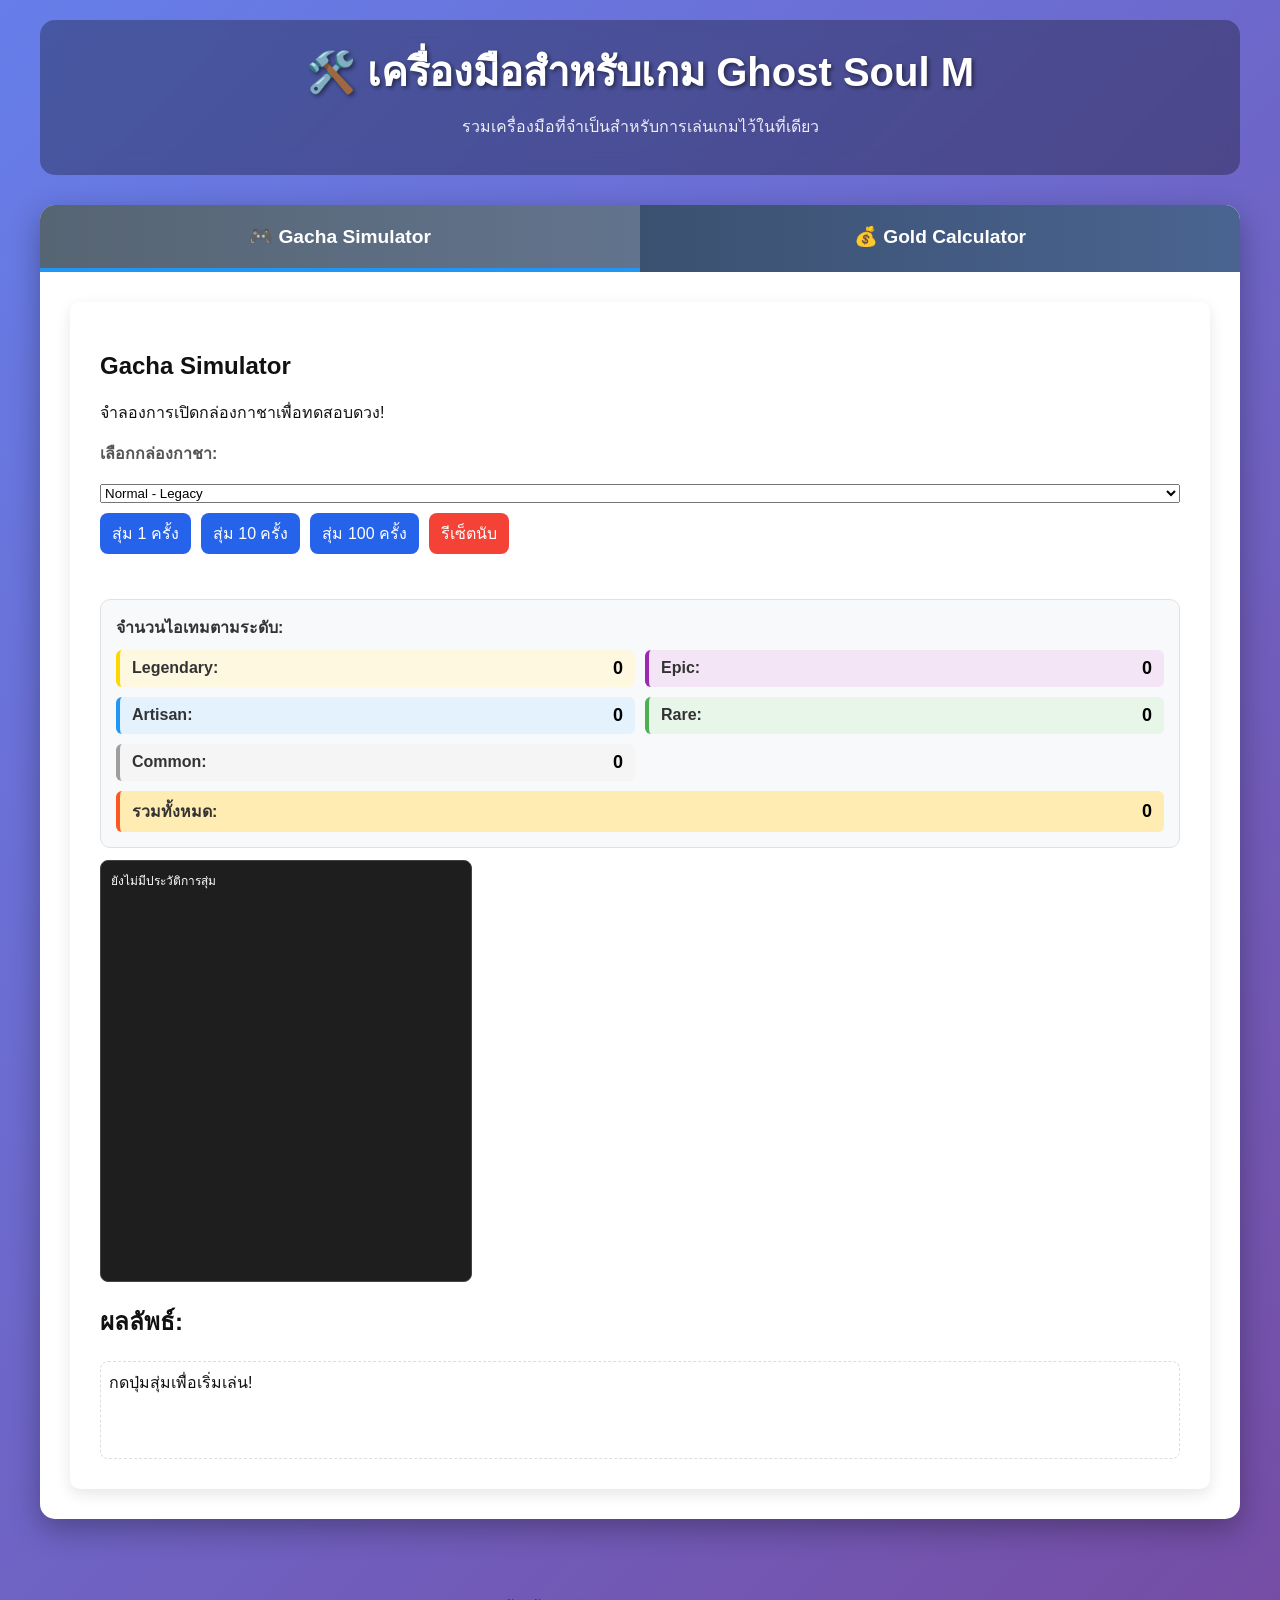
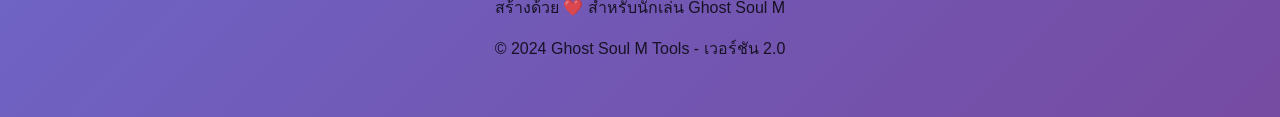
==== commit 3270344e: "Update index.html" ====
--- a/index.html
+++ b/index.html
@@ -411,8 +411,8 @@
     </div>
 
     <!-- JavaScript -->
-    <script src="./data/items.js"></script>
-    <script src="./data/boxes.js"></script>
+    <script src="./Data/items.js"></script>
+    <script src="./Data/boxes.js"></script>
     <script src="./main.js"></script>
     
     <script>
@@ -621,4 +621,4 @@
         });
     </script>
 </body>
-</html>+</html>
